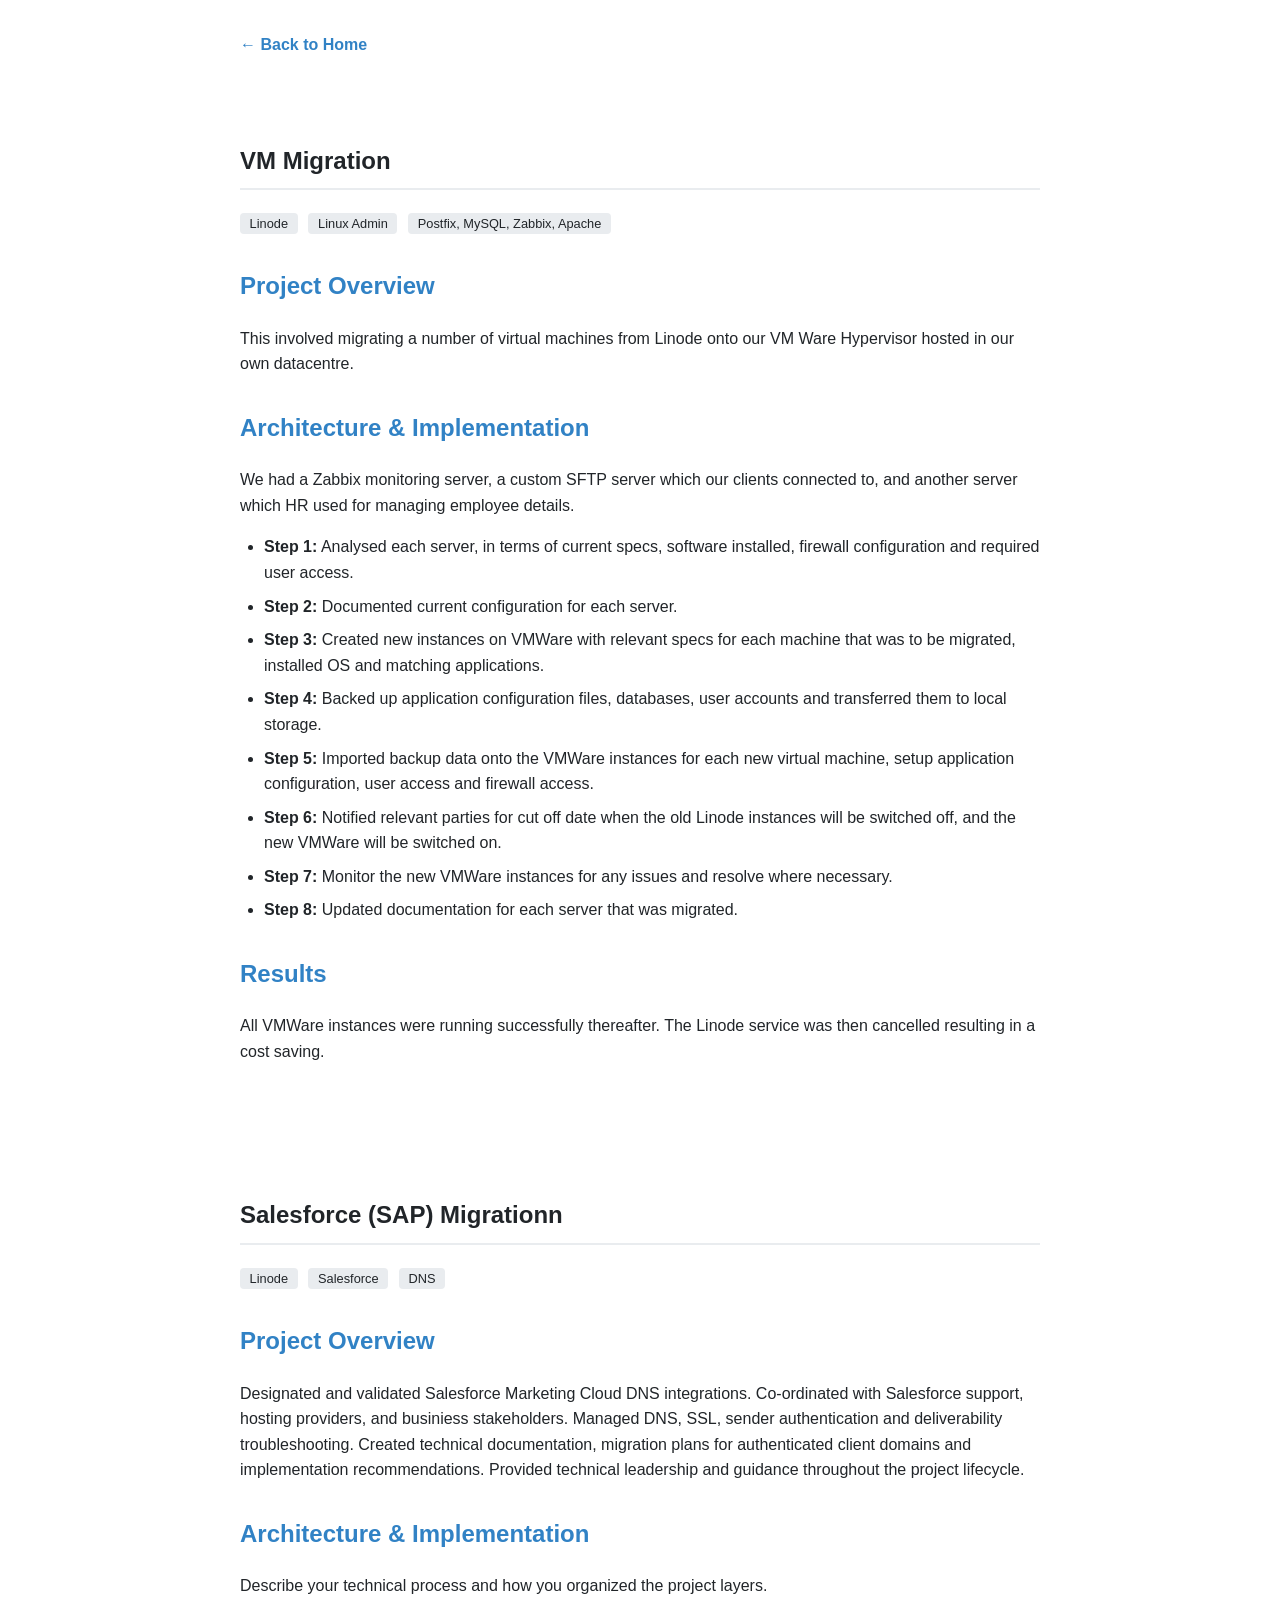
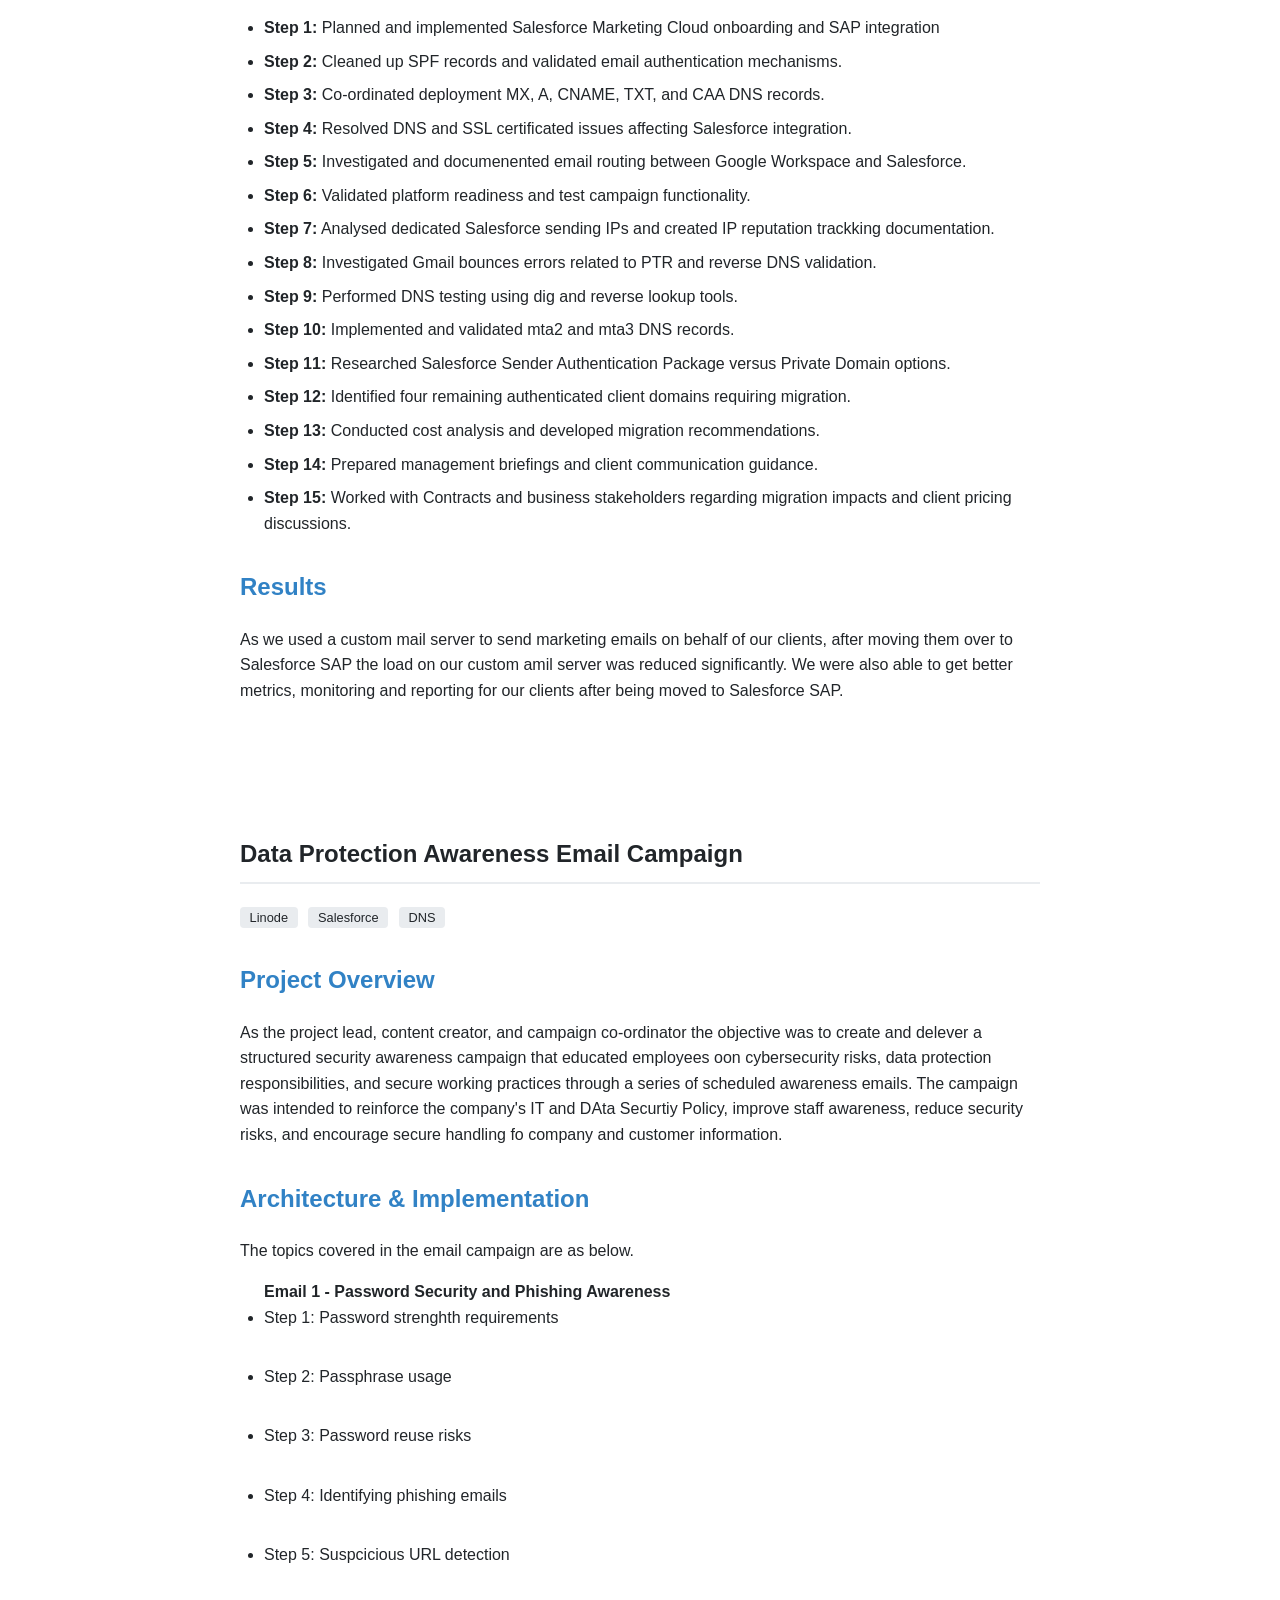
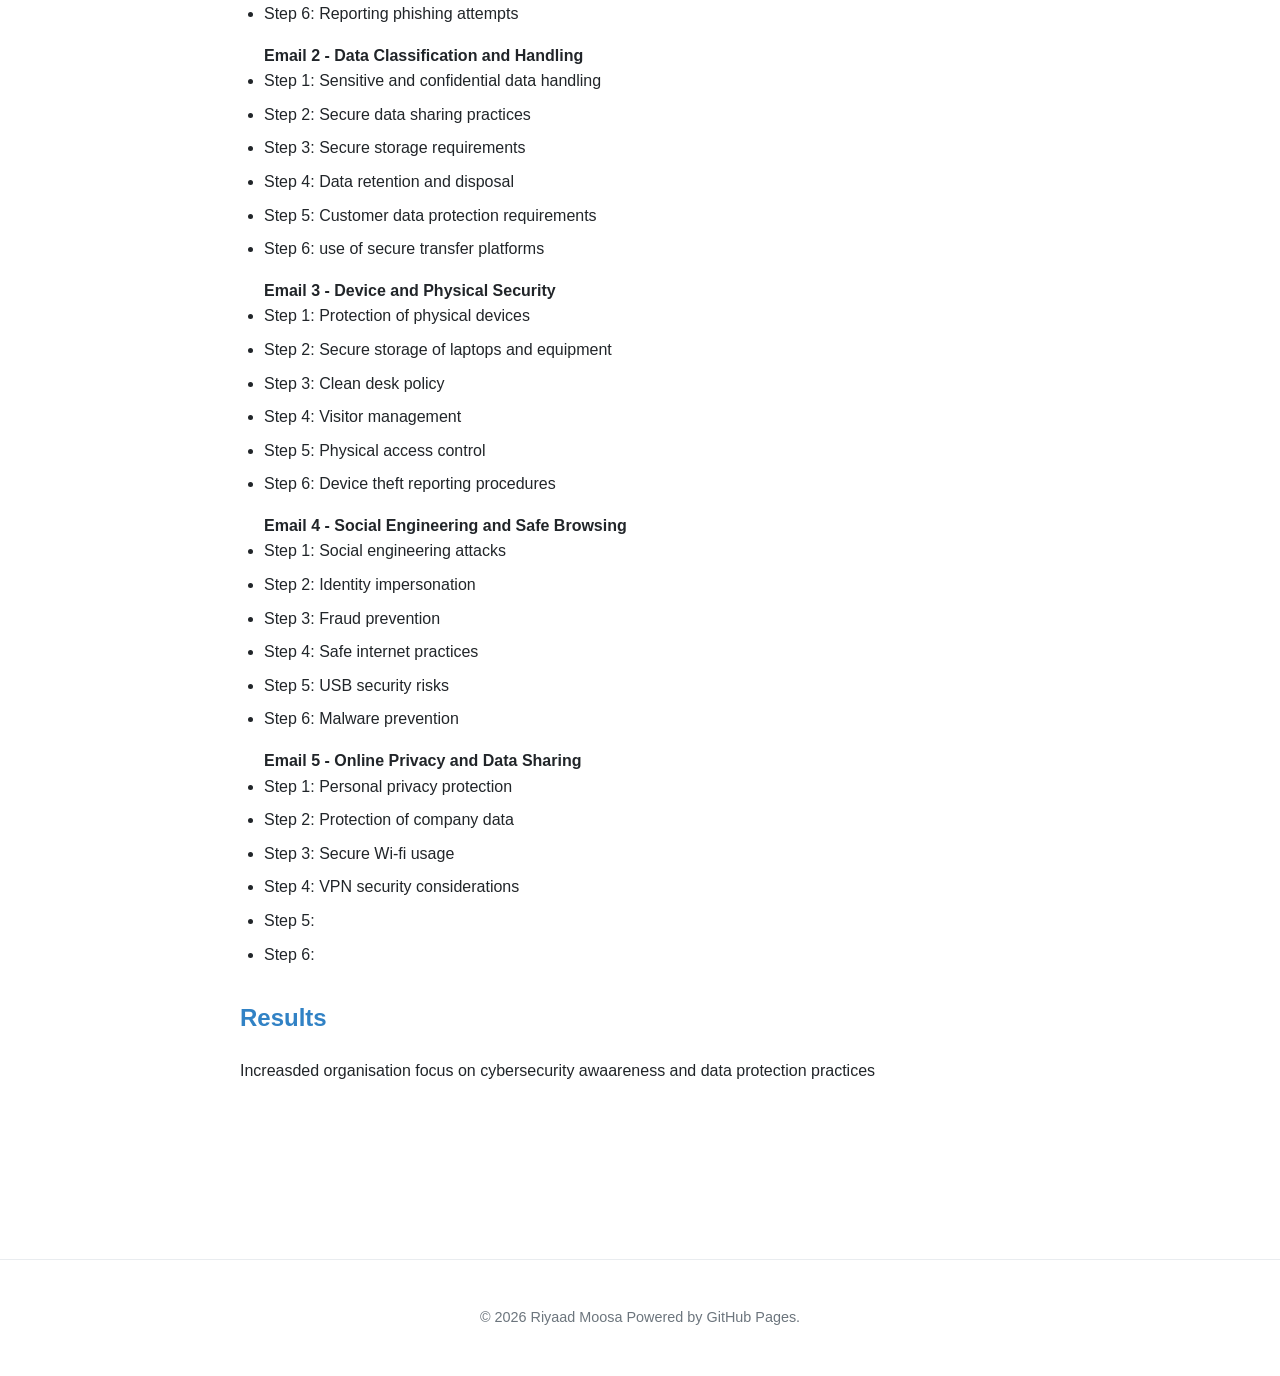
==== projects.html @ 497f042b "Added space tag nbsp to see for indentation" ====
<!DOCTYPE html>
<html lang="en">
<head>
    <meta charset="UTF-8">
    <meta name="viewport" content="width=device-width, initial-scale=1.0">
    <title>Project Documentation</title>
    <style>
        :root {
            --bg-color: #ffffff;
            --card-bg: #f8f9fa;
            --text-color: #212529;
            --accent-color: #3182C5;
            --muted-color: #6c757d;
            --border-color: #e9ecef;
        }
        body {
            font-family: -apple-system, BlinkMacSystemFont, 'Segoe UI', Roboto, sans-serif;
            background-color: var(--bg-color);
            color: var(--text-color);
            line-height: 1.6;
            margin: 0;
            padding: 0;
        }
        nav {
            max-width: 800px;
            margin: 0 auto;
            padding: 2rem 2rem 0;
        }
        nav a { color: var(--accent-color); text-decoration: none; font-weight: bold; }
        nav a:hover { text-decoration: underline; }
        main { max-width: 800px; margin: 0 auto; padding: 2rem; }
        .project-detail { 
            margin-bottom: 5rem; 
            padding-top: 2rem; /* Provides comfortable spacing when jumped to from anchor link */
        }
        h1 { color: var(--text-color); border-bottom: 2px solid var(--border-color); padding-bottom: 0.5rem; }
        h2 { color: var(--accent-color); margin-top: 2rem; font-size: 1.5rem;}
        .tag {
            background: var(--border-color);
            color: var(--text-color);
            padding: 0.2rem 0.6rem;
            border-radius: 4px;
            font-size: 0.8rem;
            margin-right: 0.4rem;
        }
        ul { padding-left: 1.5rem; }
        li { margin-bottom: 0.5rem; }
        footer { text-align: center; padding: 2rem; color: var(--muted-color); font-size: 0.9rem; border-top: 1px solid var(--border-color); margin-top: 4rem; }
    </style>
</head>
<body>

    <nav>
        <a href="index.html">&larr; Back to Home</a>
    </nav>

    <main>
        <!-- Project 1 Documentation Section -->
        <article class="project-detail" id="vm-migration">
            <h1>VM Migration</h1>
            <p>
                <span class="tag">Linode</span>
                <span class="tag">Linux Admin</span>
                <span class="tag">Postfix, MySQL, Zabbix, Apache</span>
            </p>
            
            <h2>Project Overview</h2>
            <p>This involved migrating a number of virtual machines from Linode onto our VM Ware Hypervisor hosted in our own datacentre.</p>
            
            <h2>Architecture & Implementation</h2>
            <p>We had a Zabbix monitoring server, a custom SFTP server which our clients connected to, and another server which HR used for managing employee details.</p>
            <ul>
                <li><strong>Step 1:</strong> Analysed each server, in terms of current specs, software installed, firewall configuration and required user access.</li>
                <li><strong>Step 2:</strong> Documented current configuration for each server.</li>
                <li><strong>Step 3:</strong> Created new instances on VMWare with relevant specs for each machine that was to be migrated, installed OS and matching applications.</li>
                <li><strong>Step 4:</strong> Backed up application configuration files, databases, user accounts and transferred them to local storage.</li>
                <li><strong>Step 5:</strong> Imported backup data onto the VMWare instances for each new virtual machine, setup application configuration, user access and firewall access.</li>
                <li><strong>Step 6:</strong> Notified relevant parties for cut off date when the old Linode instances will be switched off, and the new VMWare will be switched on.</li>
                <li><strong>Step 7:</strong> Monitor the new VMWare instances for any issues and resolve where necessary.</li>
                <li><strong>Step 8:</strong> Updated documentation for each server that was migrated.</li>
            </ul>

            <h2>Results</h2>
            <p>All VMWare instances were running successfully thereafter. The Linode service was then cancelled resulting in a cost saving.</p>
        </article>

        <!-- Project 2 Documentation Section -->
        <article class="project-detail" id="salesforcesap-migration">
            <h1>Salesforce (SAP) Migrationn</h1>
            <p>
                <span class="tag">Linode</span>
                <span class="tag">Salesforce</span>
                <span class="tag">DNS</span>
            </p>
            
            <h2>Project Overview</h2>
            <p>Designated and validated Salesforce Marketing Cloud DNS integrations. Co-ordinated with Salesforce support, hosting providers, and businiess stakeholders.
            Managed DNS, SSL, sender authentication and deliverability troubleshooting. Created technical documentation, migration plans for authenticated client domains and implementation recommendations.
            Provided technical leadership and guidance throughout the project lifecycle.</p>
            
            <h2>Architecture & Implementation</h2>
            <p>Describe your technical process and how you organized the project layers.</p>
            <ul>
                <li><strong>Step 1:</strong> Planned and implemented Salesforce Marketing Cloud onboarding and SAP integration</li>
                <li><strong>Step 2:</strong> Cleaned up SPF records and validated email authentication mechanisms.</li>
                <li><strong>Step 3:</strong> Co-ordinated deployment MX, A, CNAME, TXT, and CAA DNS records.</li>
                <li><strong>Step 4:</strong> Resolved DNS and SSL certificated issues affecting Salesforce integration.</li>
                <li><strong>Step 5:</strong> Investigated and documenented email routing between Google Workspace and Salesforce.</li>
                <li><strong>Step 6:</strong> Validated platform readiness and test campaign functionality.</li>
                <li><strong>Step 7:</strong> Analysed dedicated Salesforce sending IPs and created IP reputation trackking documentation.</li>
                <li><strong>Step 8:</strong> Investigated Gmail bounces errors related to PTR and reverse DNS validation.</li>
                <li><strong>Step 9:</strong> Performed DNS testing using dig and reverse lookup tools.</li>
                <li><strong>Step 10:</strong> Implemented and validated mta2 and mta3 DNS records.</li>
                <li><strong>Step 11:</strong> Researched Salesforce Sender Authentication Package versus Private Domain options.</li>
                <li><strong>Step 12:</strong> Identified four remaining authenticated client domains requiring migration.</li>
                <li><strong>Step 13:</strong> Conducted cost analysis and developed migration recommendations.</li>
                <li><strong>Step 14:</strong> Prepared management briefings and client communication guidance.</li>
                <li><strong>Step 15:</strong> Worked with Contracts and business stakeholders regarding migration impacts and client pricing discussions.</li>
            </ul>

            <h2>Results</h2>
            <p>As we used a custom mail server to send marketing emails on behalf of our clients, after moving them over to Salesforce SAP the load on our custom amil server was reduced significantly.
            We were also able to get better metrics, monitoring and reporting for our clients after being moved to Salesforce SAP.</p>
        </article>

         <!-- Project 3 Documentation Section -->
        <article class="project-detail" id="dataprotection-emailcampaign">
            <h1>Data Protection Awareness Email Campaign</h1>
            <p>
                <span class="tag">Linode</span>
                <span class="tag">Salesforce</span>
                <span class="tag">DNS</span>
            </p>
            
            <h2>Project Overview</h2>
            <p>As the project lead, content creator, and campaign co-ordinator the objective was to create and delever a structured security awareness
                campaign that educated employees oon cybersecurity risks, data protection responsibilities, and secure working practices through a series of scheduled
                awareness emails.
            The campaign was intended to reinforce the     company's IT and DAta Securtiy Policy, improve staff awareness, reduce security risks, and encourage secure handling fo company and customer information.
            </p>
            
            <h2>Architecture & Implementation</h2>
            <p>The topics covered in the email campaign are as below.</p>
            <ul>
               <b> Email 1 - Password Security and Phishing Awareness</b>
               &nbsp <li>Step 1: Password strenghth requirements </li>
                &nbsp<li>Step 2: Passphrase usage</li>
				&nbsp<li>Step 3: Password reuse risks</li>
				&nbsp<li>Step 4: Identifying phishing emails</li>
				&nbsp<li>Step 5: Suspcicious URL detection</li>
				&nbsp<li>Step 6: Reporting phishing attempts</li>
            </ul>
			 <ul>
             <b>  Email 2 - Data Classification and Handling</b>
                <li>Step 1: Sensitive and confidential data handling </li>
                <li>Step 2: Secure data sharing practices</li>
				<li>Step 3: Secure storage requirements</li>
				<li>Step 4: Data retention and disposal</li>
				<li>Step 5: Customer data protection requirements</li>
				<li>Step 6: use of secure transfer platforms</li>
            </ul>
			
			 <ul>
              <b>  Email 3 - Device and Physical Security</b>
                <li>Step 1: Protection of physical devices </li>
                <li>Step 2: Secure storage of laptops and equipment</li>
				<li>Step 3: Clean desk policy</li>
				<li>Step 4: Visitor management</li>
				<li>Step 5: Physical access control</li>
				<li>Step 6: Device theft reporting procedures</li>
            </ul>
			<ul>
			<b>Email 4 - Social Engineering and Safe Browsing</b>
                <li>Step 1: Social engineering attacks</li>
                <li>Step 2: Identity impersonation</li>
				<li>Step 3: Fraud prevention</li>
				<li>Step 4: Safe internet practices</li>
				<li>Step 5: USB security risks</li>
				<li>Step 6: Malware prevention</li>
            </ul>
					
			 <ul>
                <b>Email 5 - Online Privacy and Data Sharing</b>
                <li>Step 1: Personal privacy protection </li>
                <li>Step 2: Protection of company data</li>
				<li>Step 3: Secure Wi-fi usage</li>
				<li>Step 4: VPN security considerations</li>
				<li>Step 5: </li>
				<li>Step 6: </li>
            </ul>

            <h2>Results</h2>
            <p>Increasded organisation focus on cybersecurity awaareness and data protection practices</p>
        </article>
    </main>

    <footer>
        <p>&copy; 2026 Riyaad Moosa Powered by GitHub Pages.</p>
    </footer>

</body>
</html>
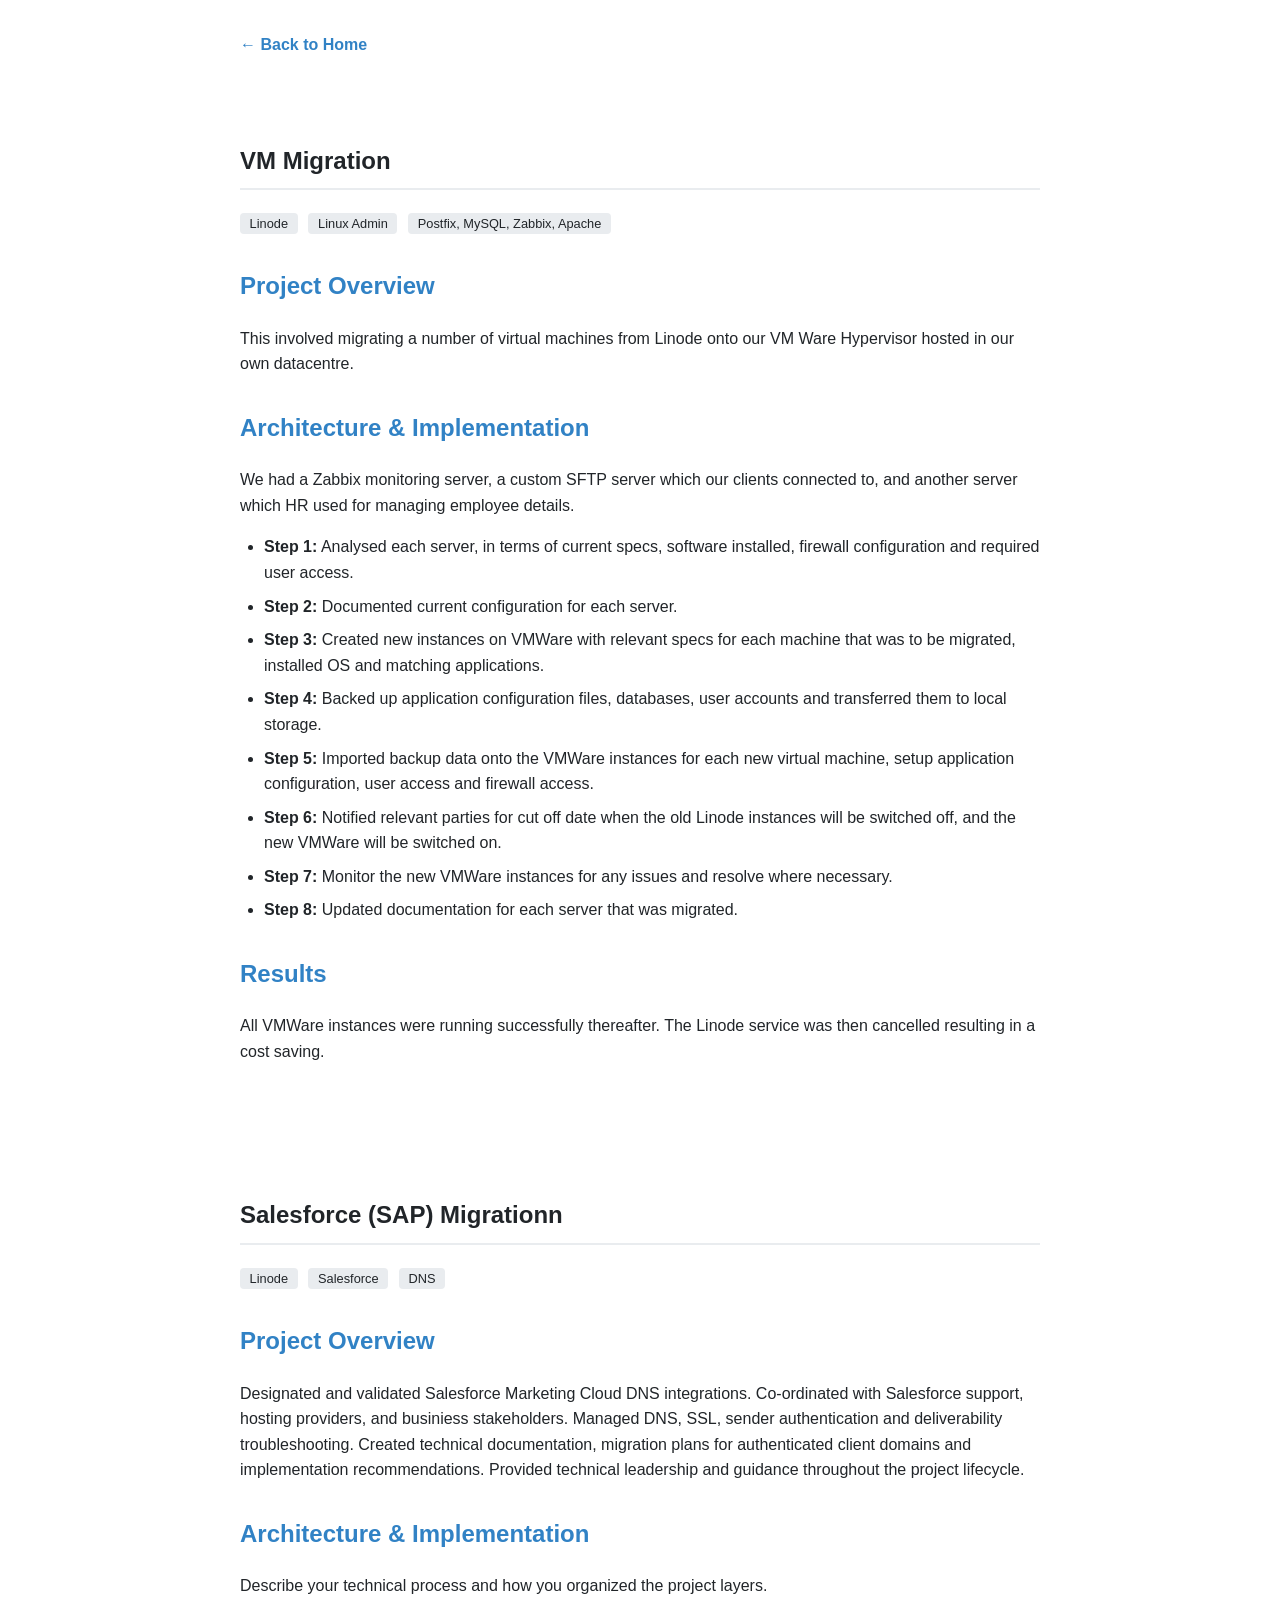
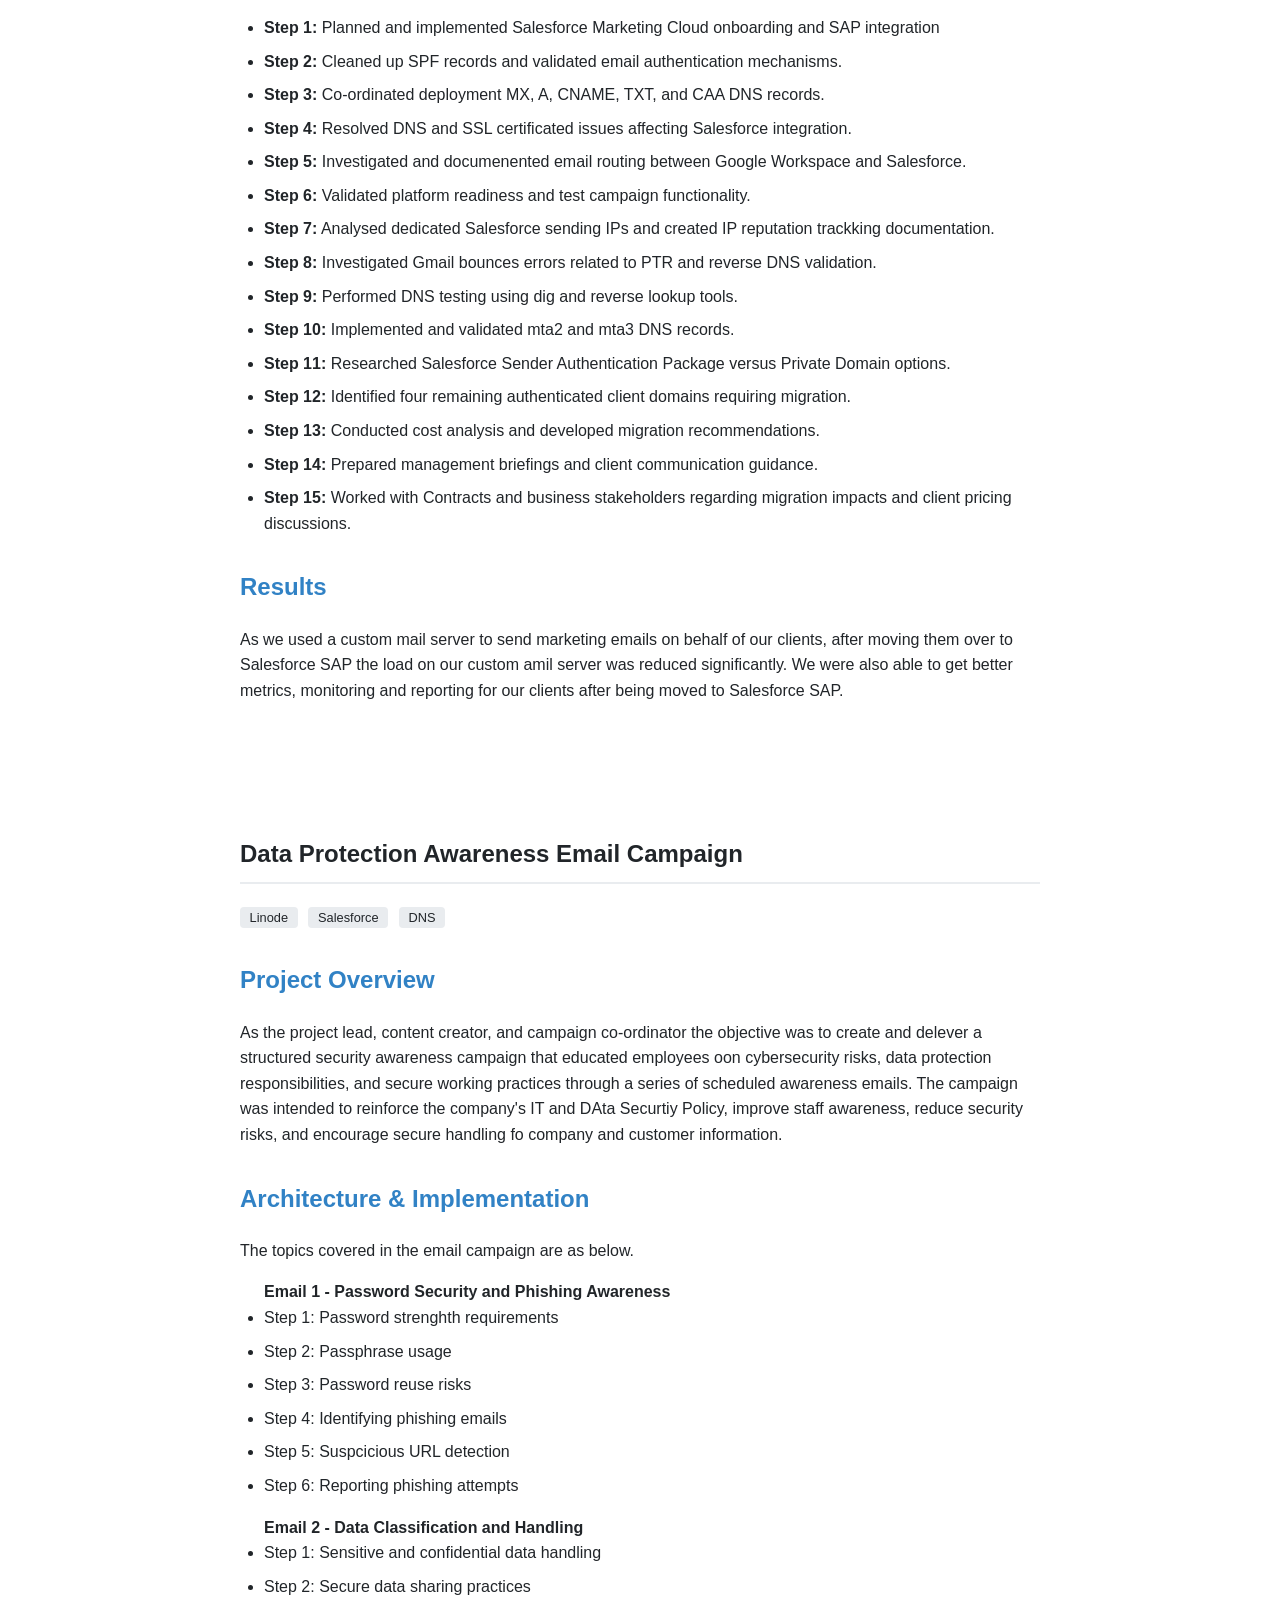
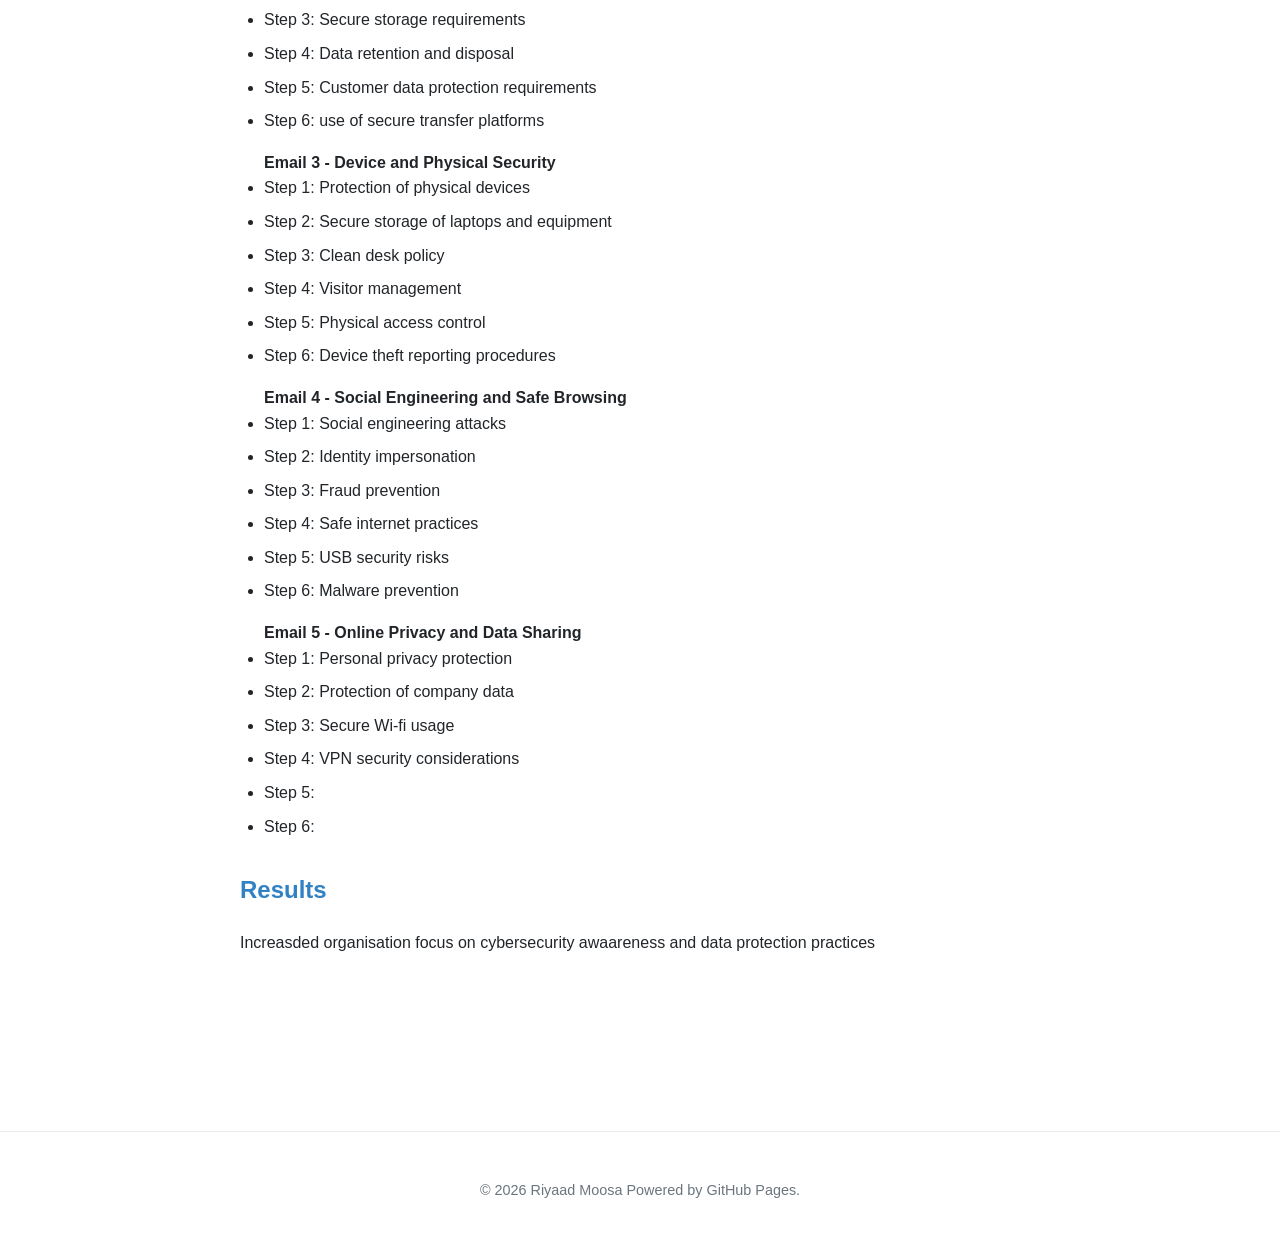
==== commit 44ca51fd: "Project remove spacing" ====
--- a/projects.html
+++ b/projects.html
@@ -143,12 +143,12 @@
             <p>The topics covered in the email campaign are as below.</p>
             <ul>
                <b> Email 1 - Password Security and Phishing Awareness</b>
-               &nbsp <li>Step 1: Password strenghth requirements </li>
-                &nbsp<li>Step 2: Passphrase usage</li>
-				&nbsp<li>Step 3: Password reuse risks</li>
-				&nbsp<li>Step 4: Identifying phishing emails</li>
-				&nbsp<li>Step 5: Suspcicious URL detection</li>
-				&nbsp<li>Step 6: Reporting phishing attempts</li>
+               <li>Step 1: Password strenghth requirements </li>
+                <li>Step 2: Passphrase usage</li>
+				<li>Step 3: Password reuse risks</li>
+				<li>Step 4: Identifying phishing emails</li>
+				<li>Step 5: Suspcicious URL detection</li>
+				<li>Step 6: Reporting phishing attempts</li>
             </ul>
 			 <ul>
              <b>  Email 2 - Data Classification and Handling</b>
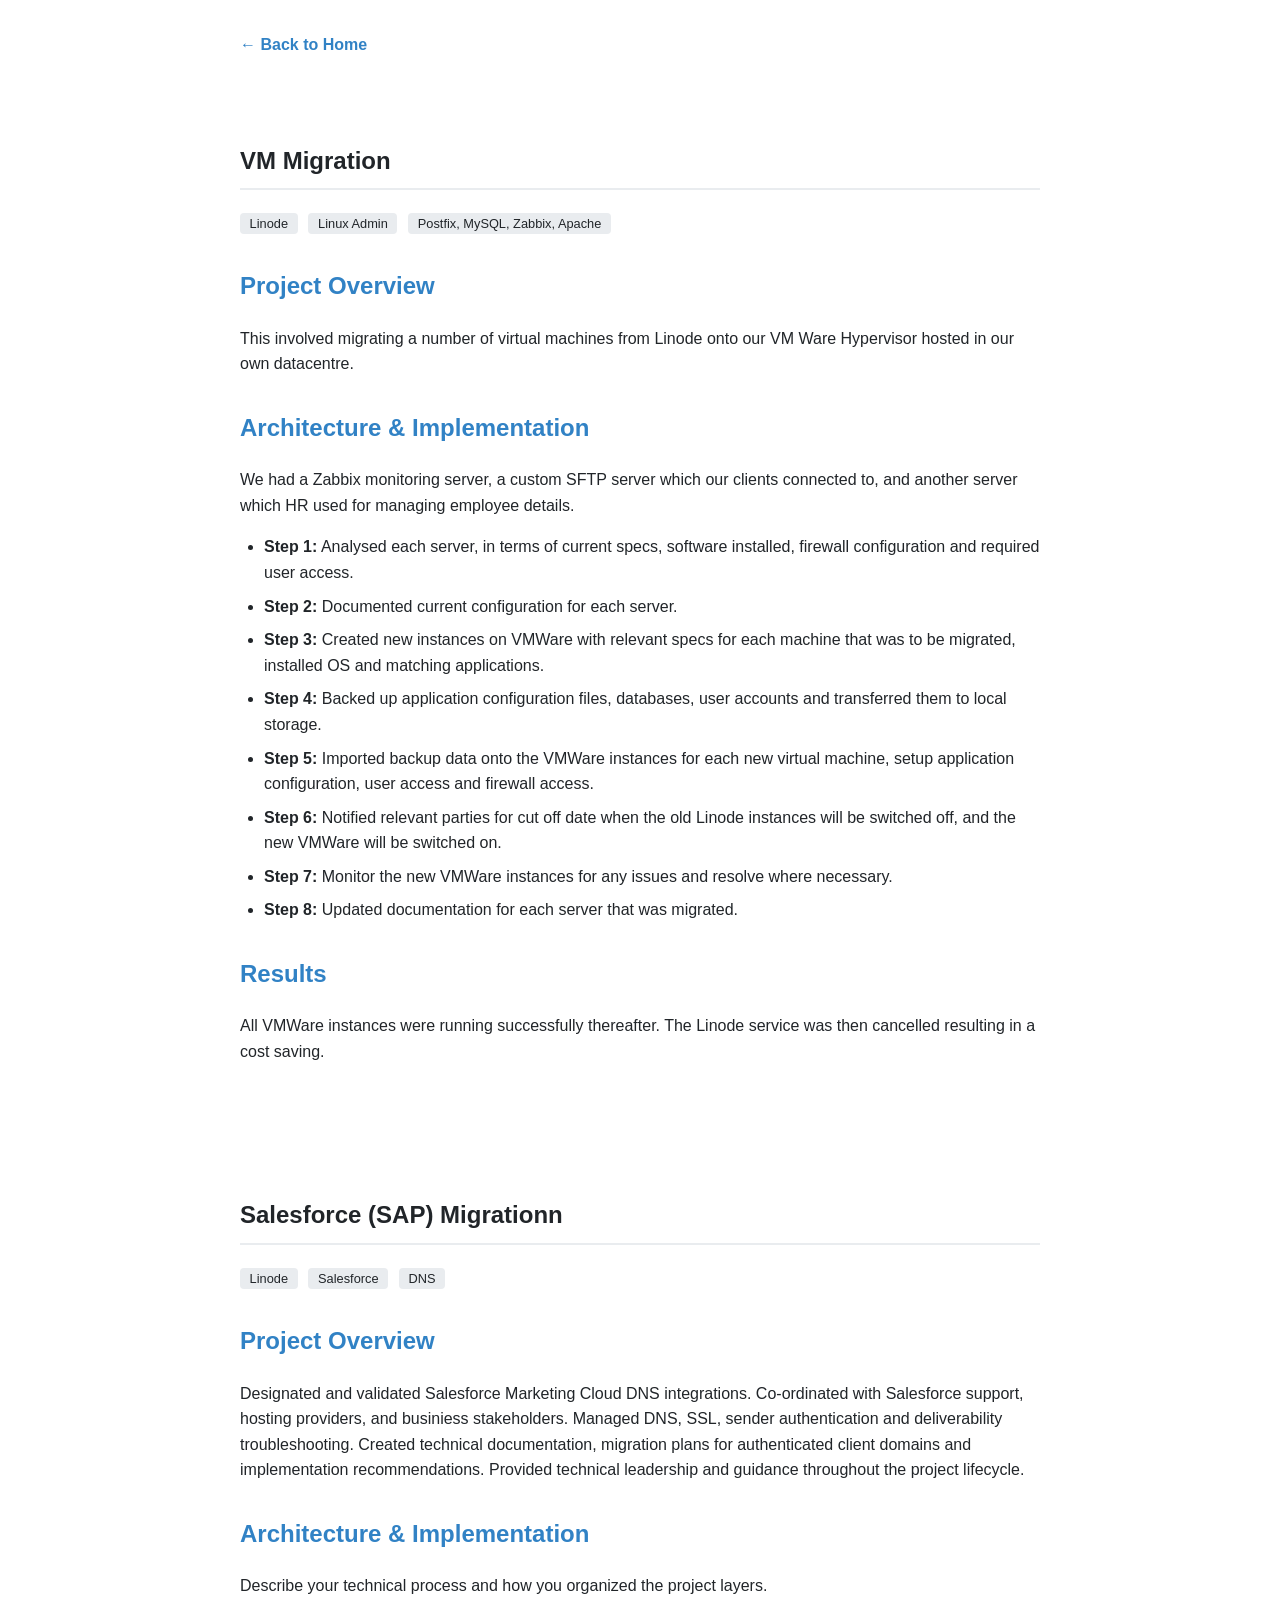
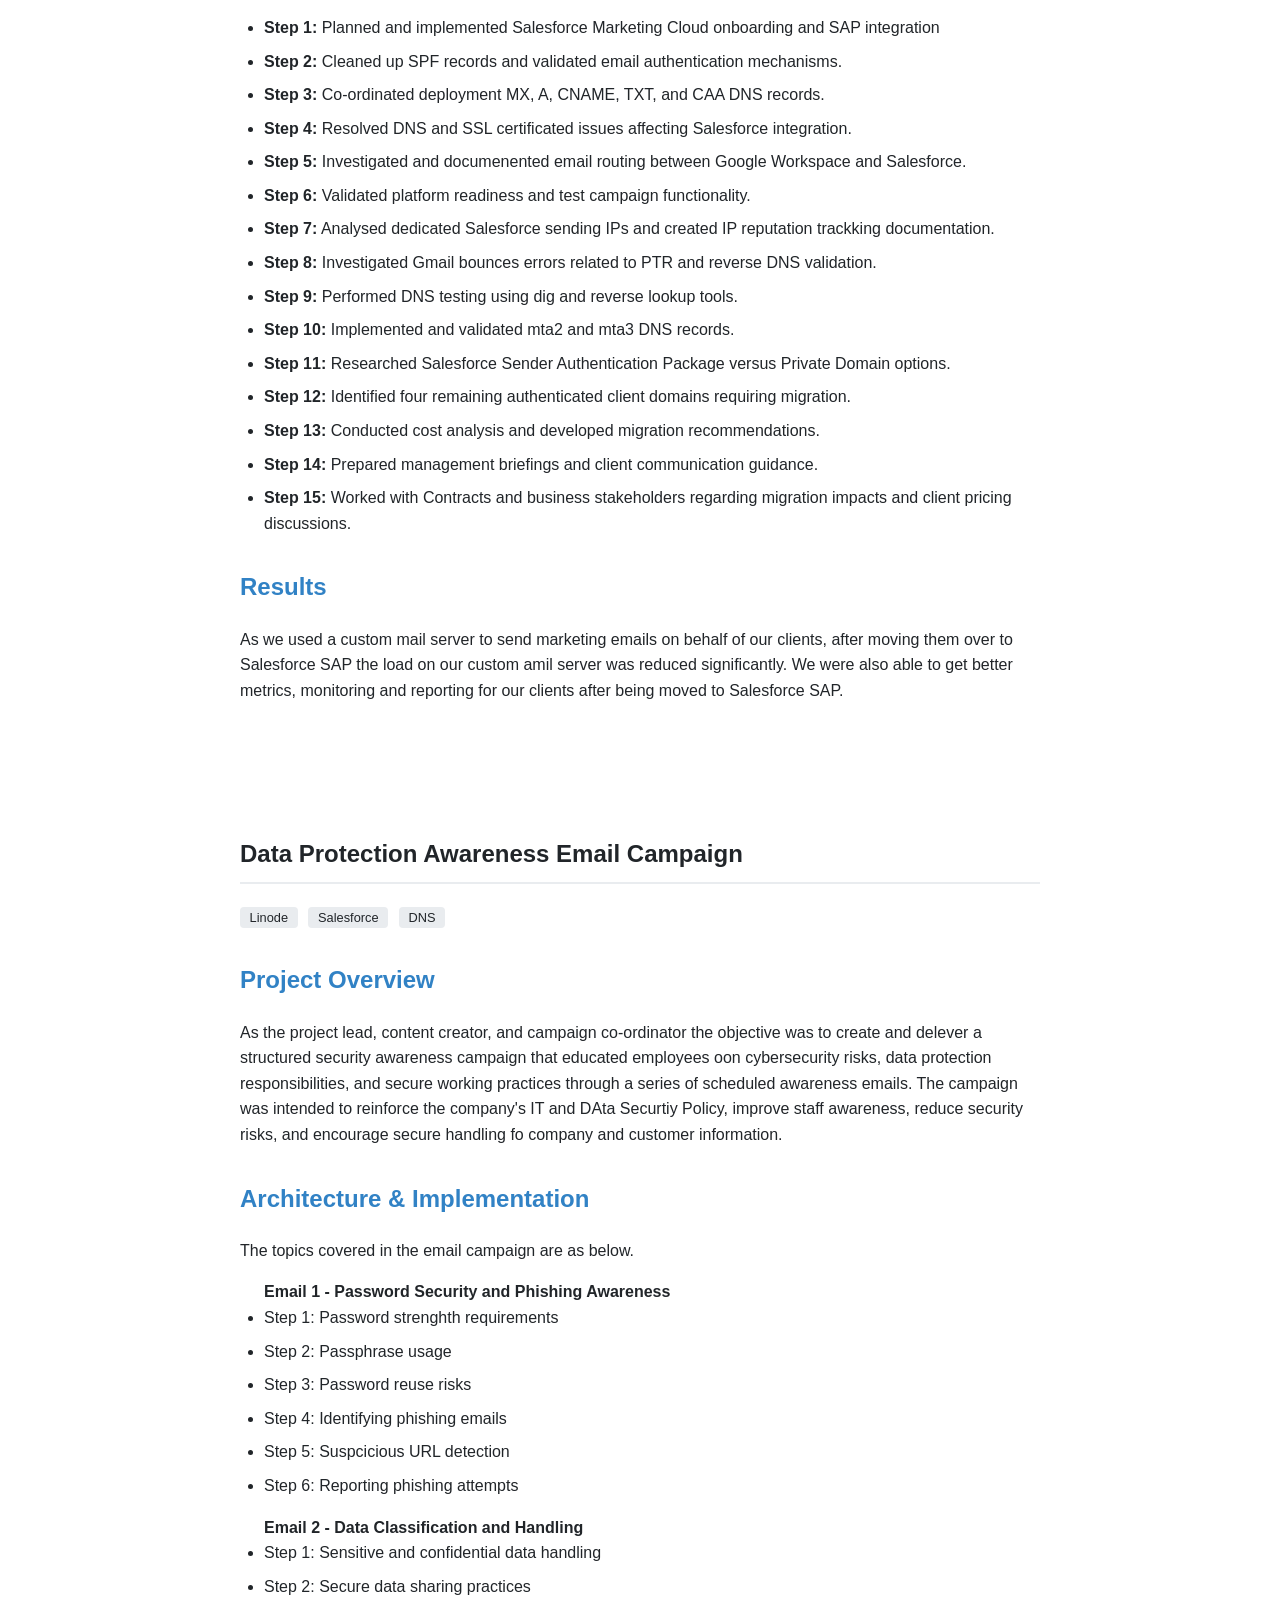
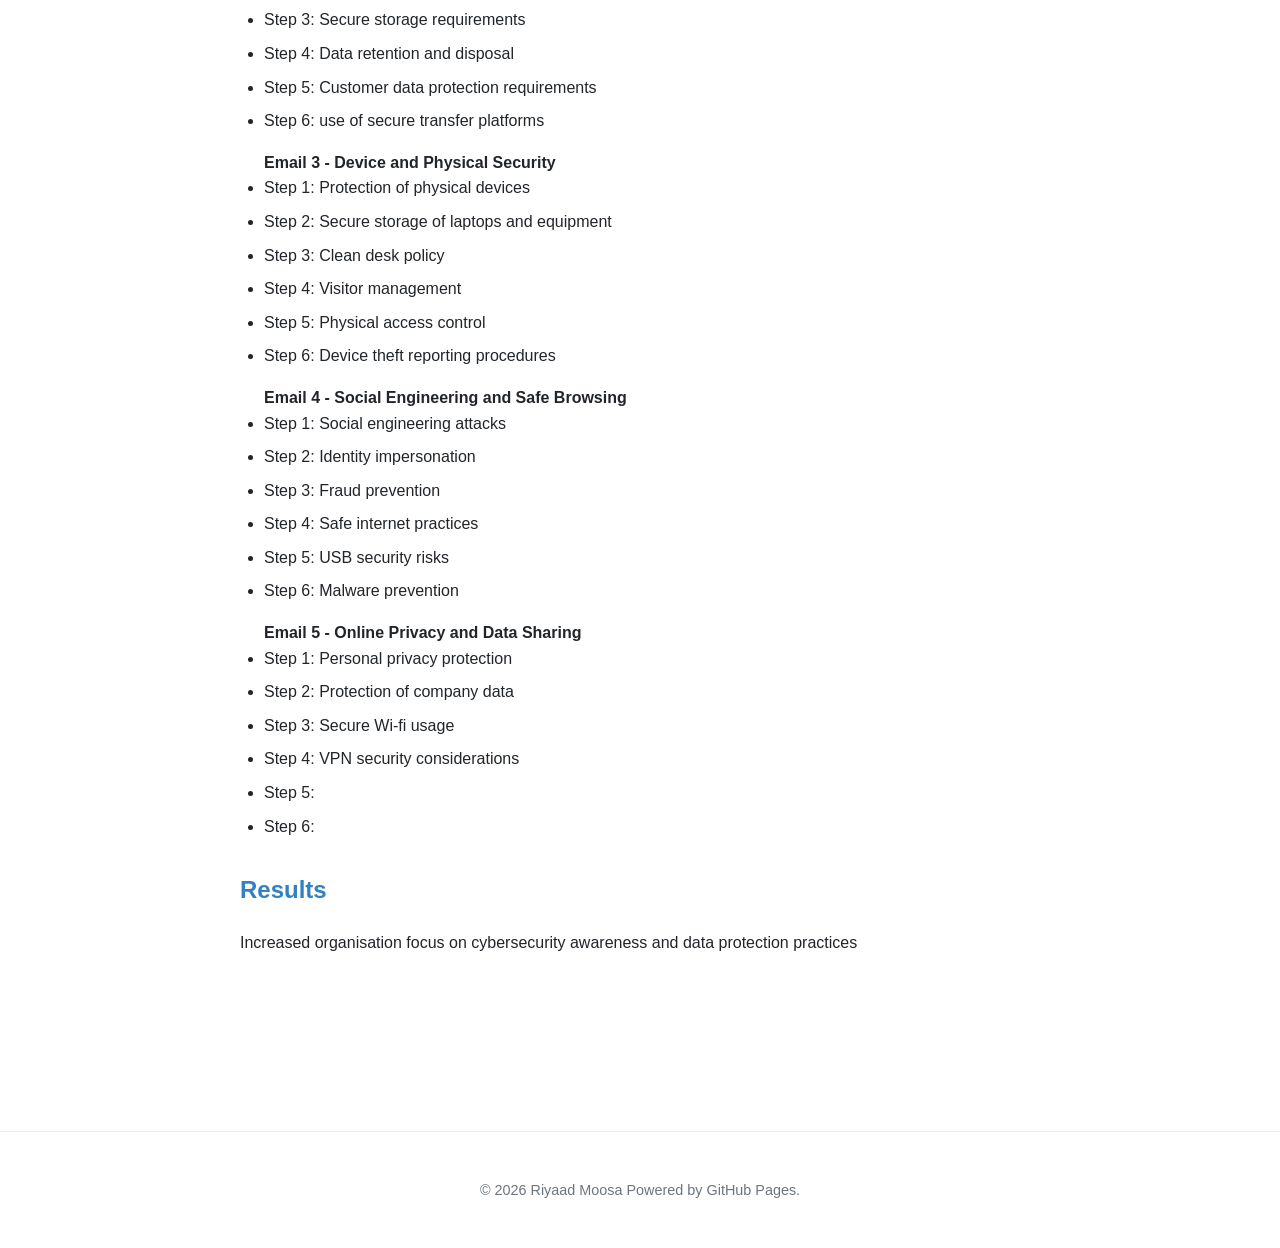
==== commit 38f03eac: "Projects page fixed spelling of increased" ====
--- a/projects.html
+++ b/projects.html
@@ -190,7 +190,7 @@
             </ul>
 
             <h2>Results</h2>
-            <p>Increasded organisation focus on cybersecurity awaareness and data protection practices</p>
+            <p>Increased organisation focus on cybersecurity awareness and data protection practices</p>
         </article>
     </main>
 
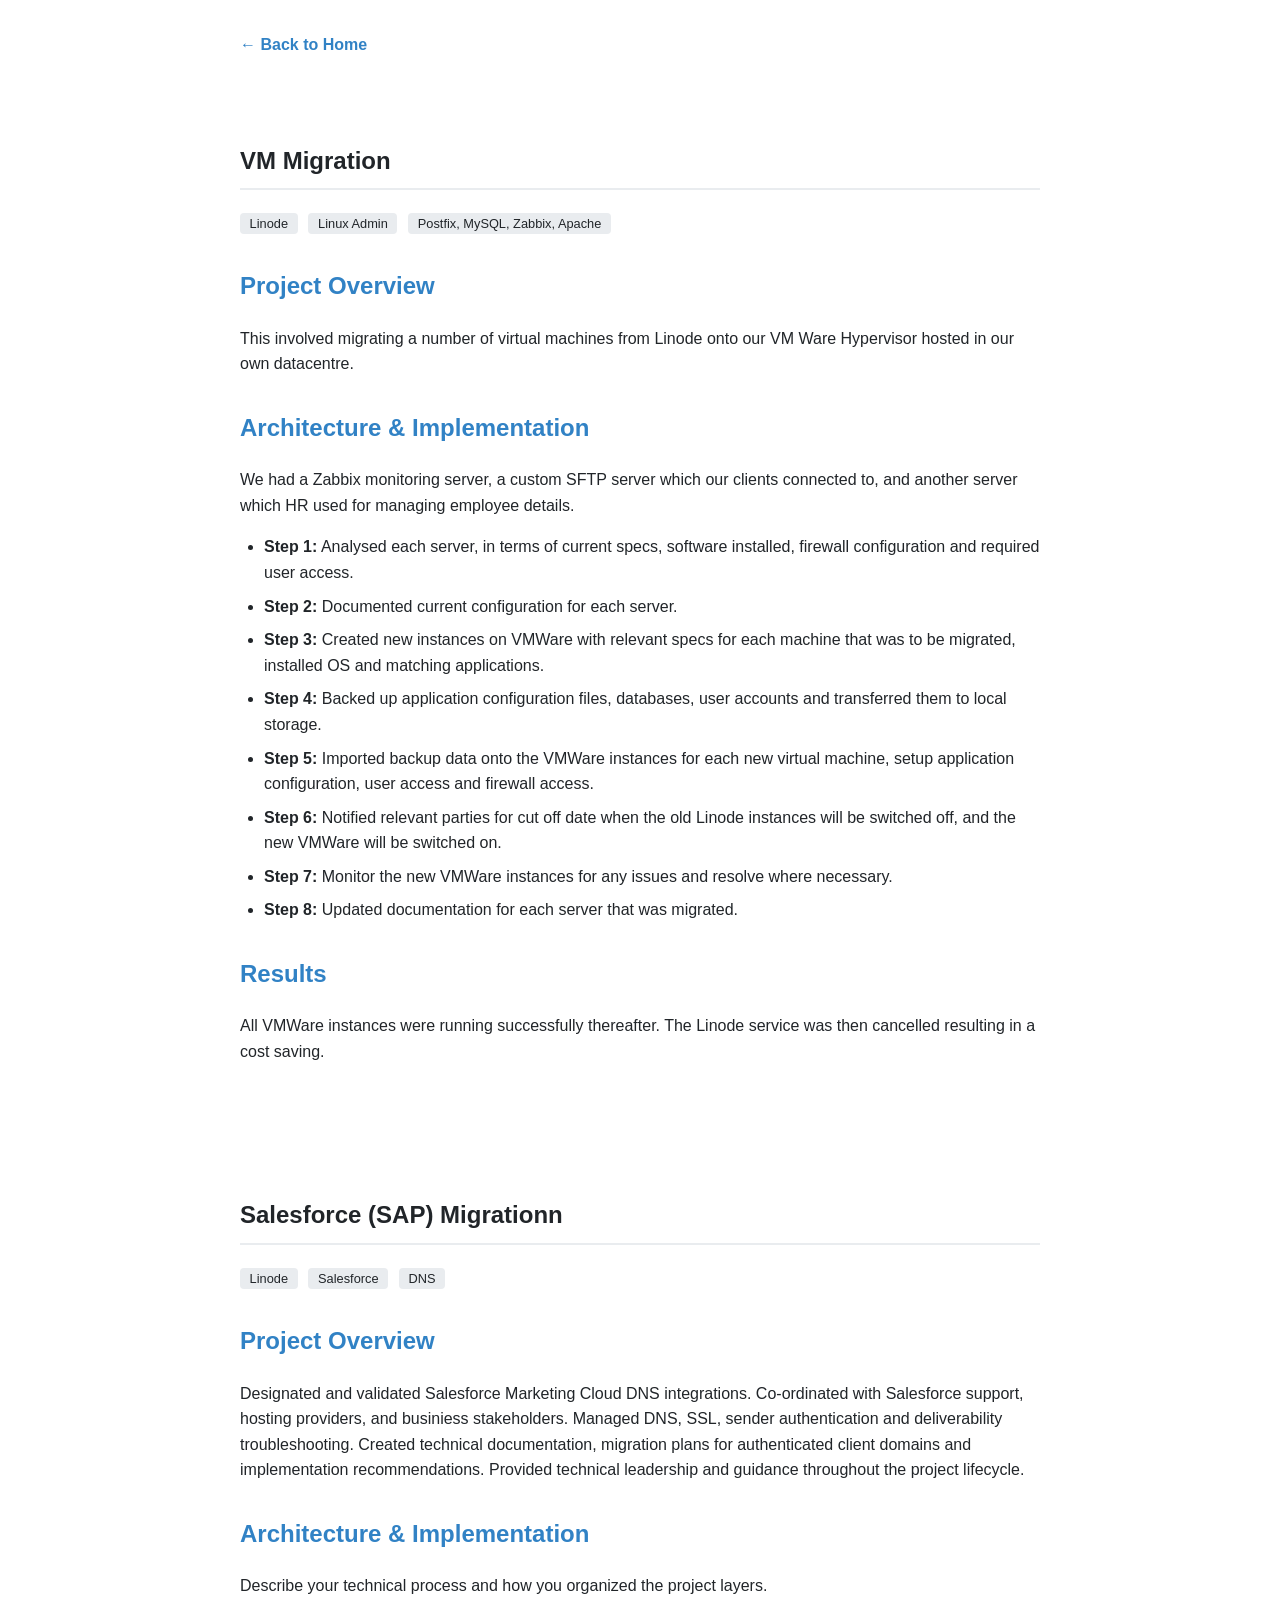
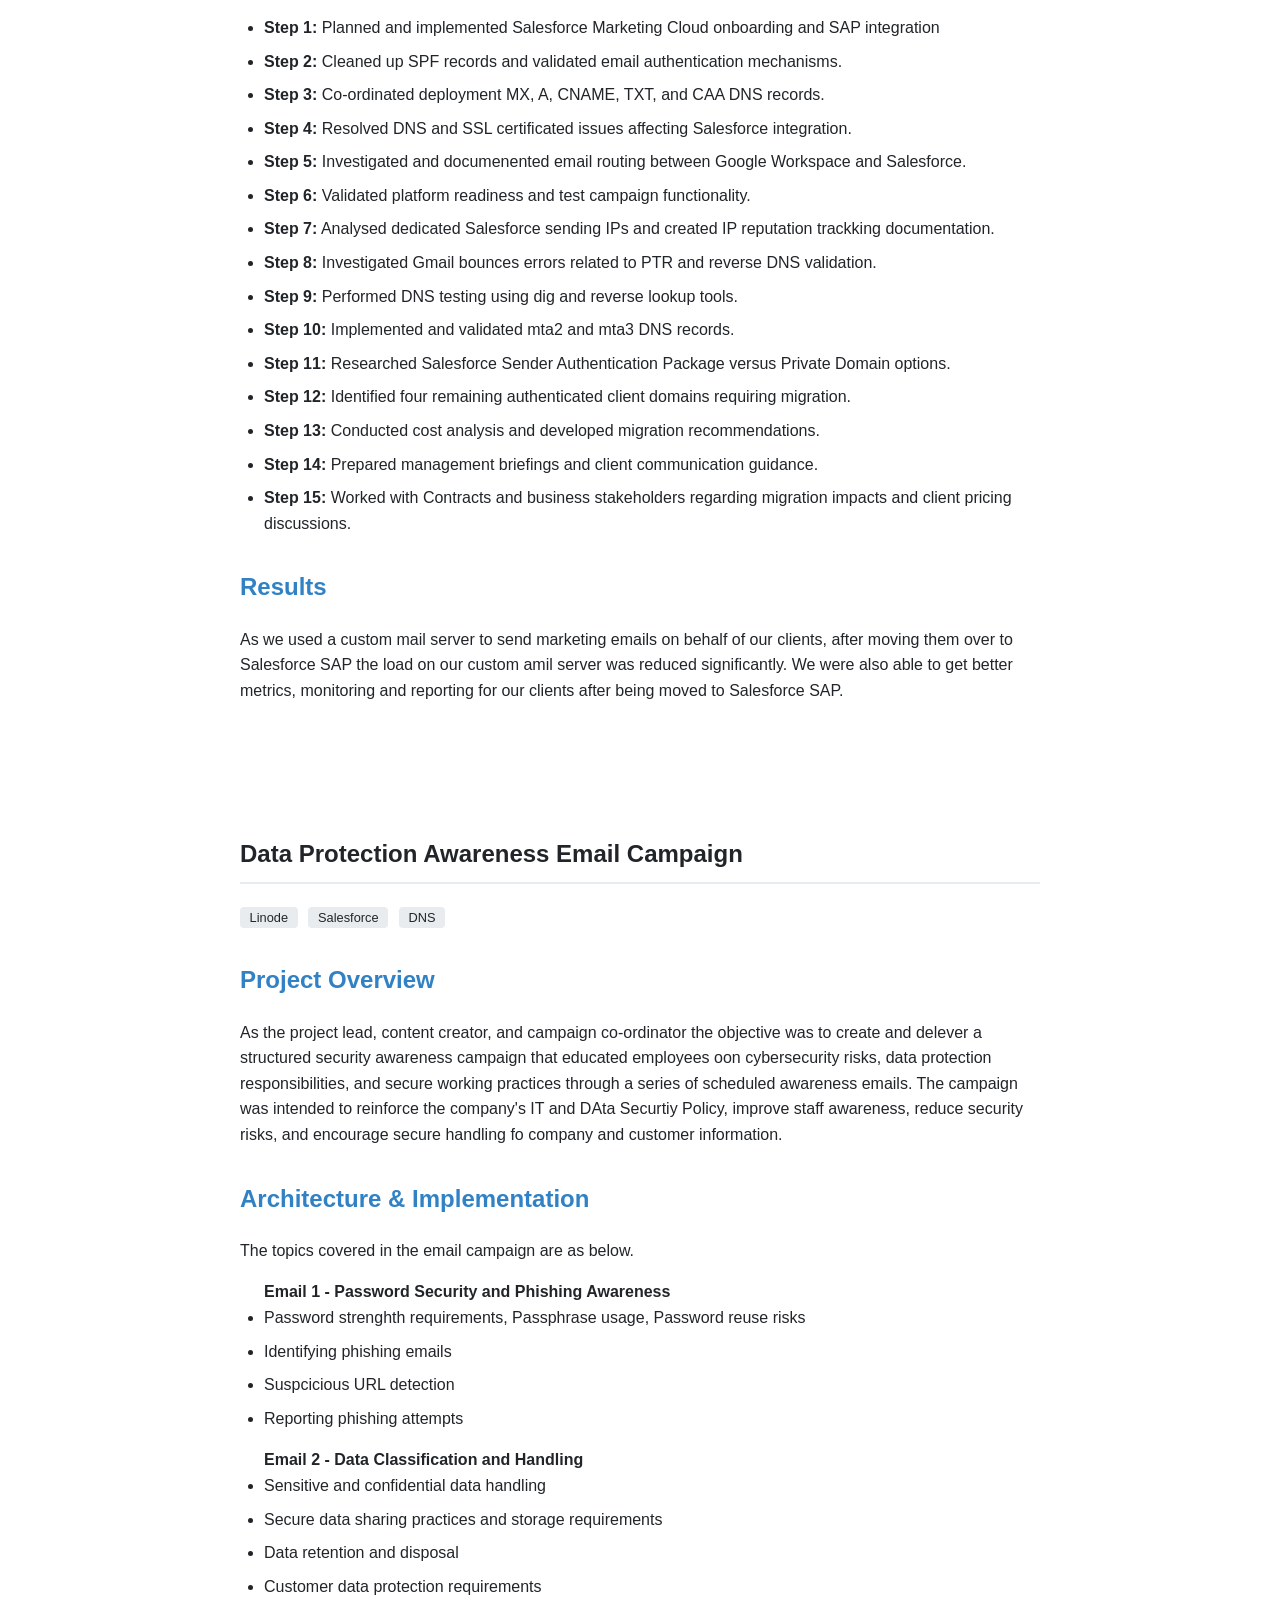
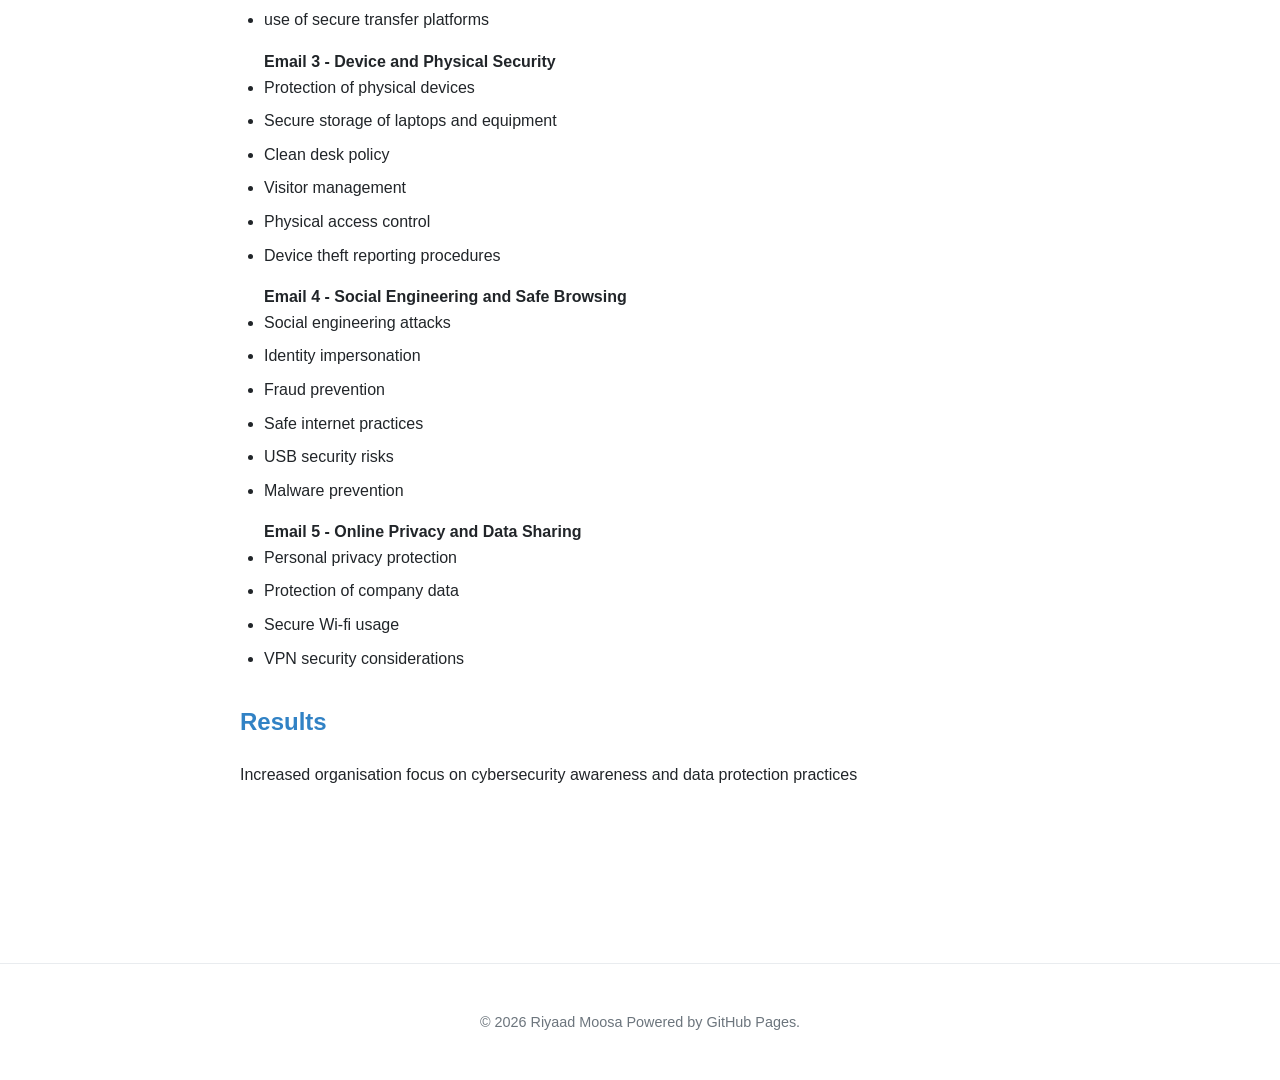
==== commit 9095bd5a: "Projects removed step text from list items" ====
--- a/projects.html
+++ b/projects.html
@@ -143,50 +143,45 @@
             <p>The topics covered in the email campaign are as below.</p>
             <ul>
                <b> Email 1 - Password Security and Phishing Awareness</b>
-               <li>Step 1: Password strenghth requirements </li>
-                <li>Step 2: Passphrase usage</li>
-				<li>Step 3: Password reuse risks</li>
-				<li>Step 4: Identifying phishing emails</li>
-				<li>Step 5: Suspcicious URL detection</li>
-				<li>Step 6: Reporting phishing attempts</li>
+               <li> Password strenghth requirements, Passphrase usage, Password reuse risks  </li>
+                <li> Identifying phishing emails</li>
+				<li> Suspcicious URL detection</li>
+				<li> Reporting phishing attempts</li>
             </ul>
 			 <ul>
              <b>  Email 2 - Data Classification and Handling</b>
-                <li>Step 1: Sensitive and confidential data handling </li>
-                <li>Step 2: Secure data sharing practices</li>
-				<li>Step 3: Secure storage requirements</li>
-				<li>Step 4: Data retention and disposal</li>
-				<li>Step 5: Customer data protection requirements</li>
-				<li>Step 6: use of secure transfer platforms</li>
+                <li> Sensitive and confidential data handling </li>
+                <li> Secure data sharing practices and storage requirements</li>
+				<li> Data retention and disposal</li>
+				<li> Customer data protection requirements</li>
+				<li> use of secure transfer platforms</li>
             </ul>
 			
 			 <ul>
               <b>  Email 3 - Device and Physical Security</b>
-                <li>Step 1: Protection of physical devices </li>
-                <li>Step 2: Secure storage of laptops and equipment</li>
-				<li>Step 3: Clean desk policy</li>
-				<li>Step 4: Visitor management</li>
-				<li>Step 5: Physical access control</li>
-				<li>Step 6: Device theft reporting procedures</li>
+                <li> Protection of physical devices </li>
+                <li> Secure storage of laptops and equipment</li>
+				<li> Clean desk policy</li>
+				<li> Visitor management</li>
+				<li> Physical access control</li>
+				<li> Device theft reporting procedures</li>
             </ul>
 			<ul>
 			<b>Email 4 - Social Engineering and Safe Browsing</b>
-                <li>Step 1: Social engineering attacks</li>
-                <li>Step 2: Identity impersonation</li>
-				<li>Step 3: Fraud prevention</li>
-				<li>Step 4: Safe internet practices</li>
-				<li>Step 5: USB security risks</li>
-				<li>Step 6: Malware prevention</li>
+                <li> Social engineering attacks</li>
+                <li> Identity impersonation</li>
+				<li> Fraud prevention</li>
+				<li> Safe internet practices</li>
+				<li> USB security risks</li>
+				<li> Malware prevention</li>
             </ul>
 					
 			 <ul>
                 <b>Email 5 - Online Privacy and Data Sharing</b>
-                <li>Step 1: Personal privacy protection </li>
-                <li>Step 2: Protection of company data</li>
-				<li>Step 3: Secure Wi-fi usage</li>
-				<li>Step 4: VPN security considerations</li>
-				<li>Step 5: </li>
-				<li>Step 6: </li>
+                <li> Personal privacy protection </li>
+                <li> Protection of company data</li>
+				<li> Secure Wi-fi usage</li>
+				<li> VPN security considerations</li>
             </ul>
 
             <h2>Results</h2>
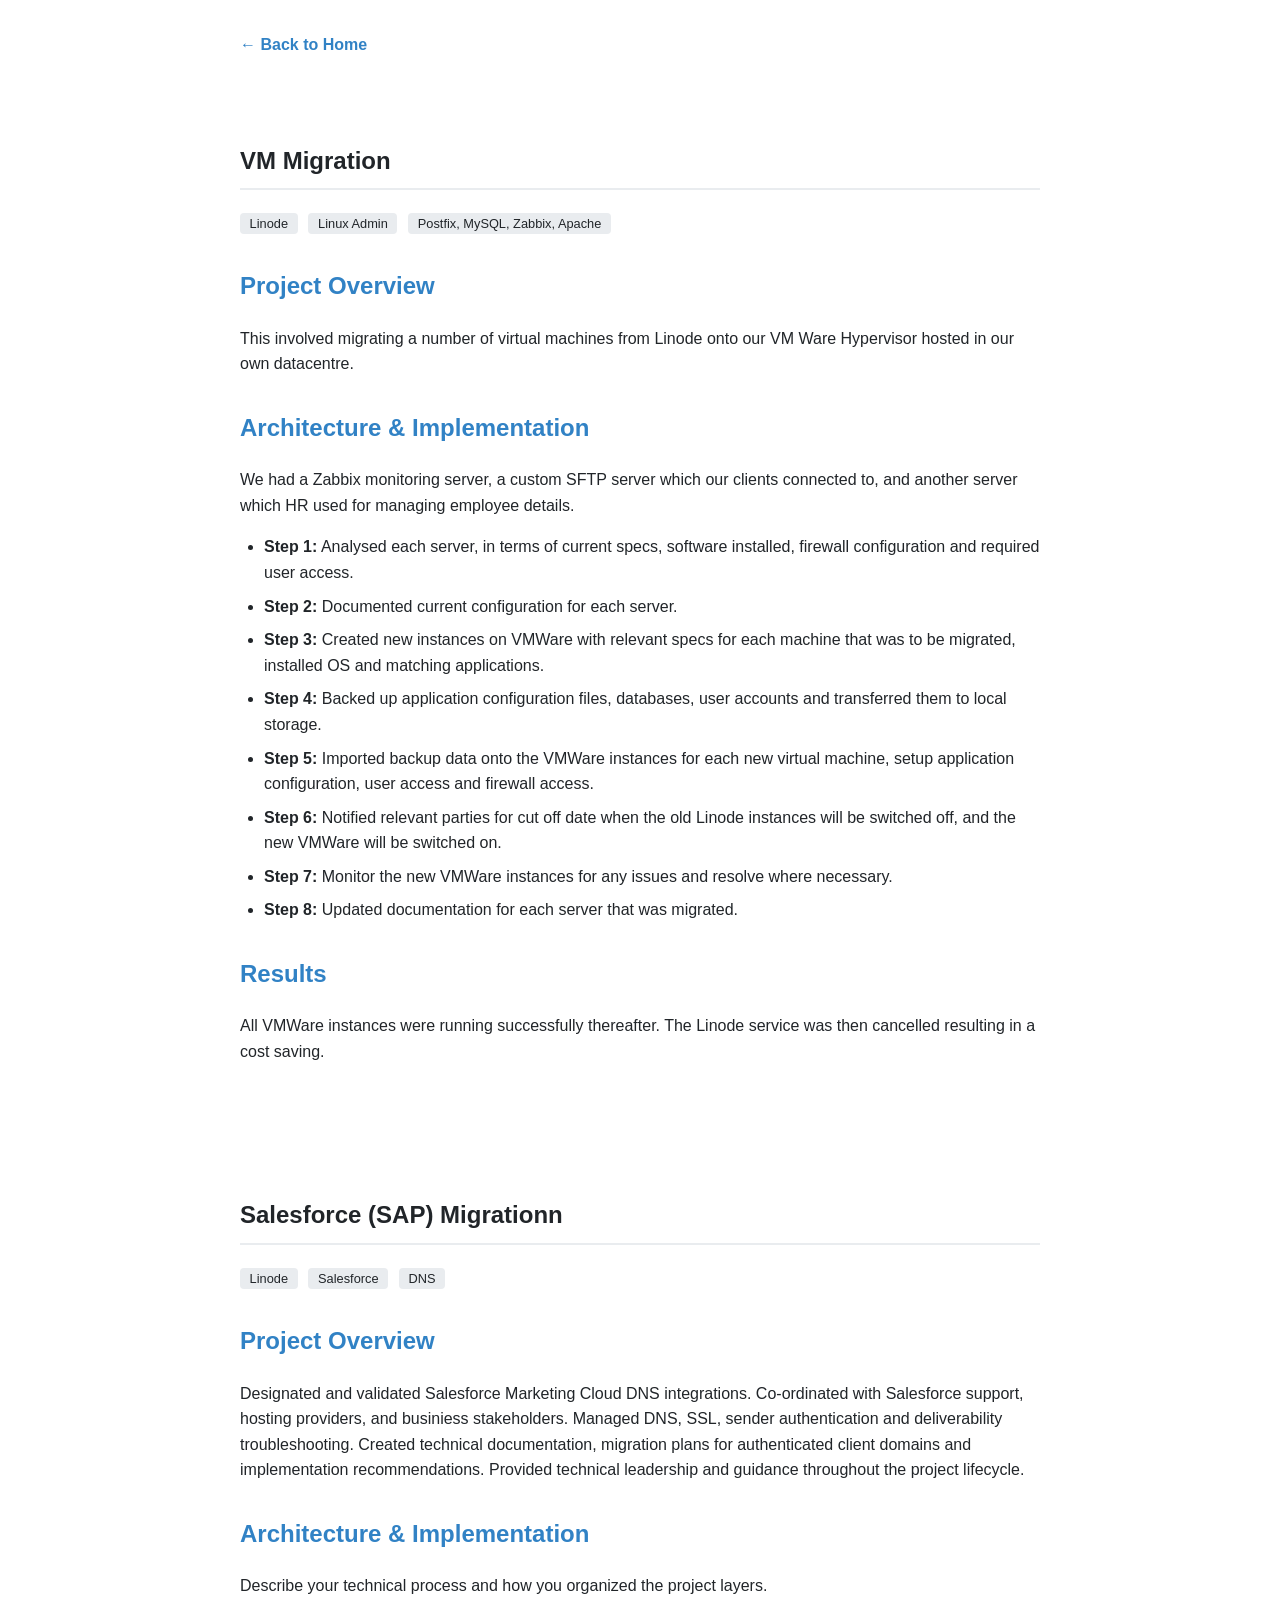
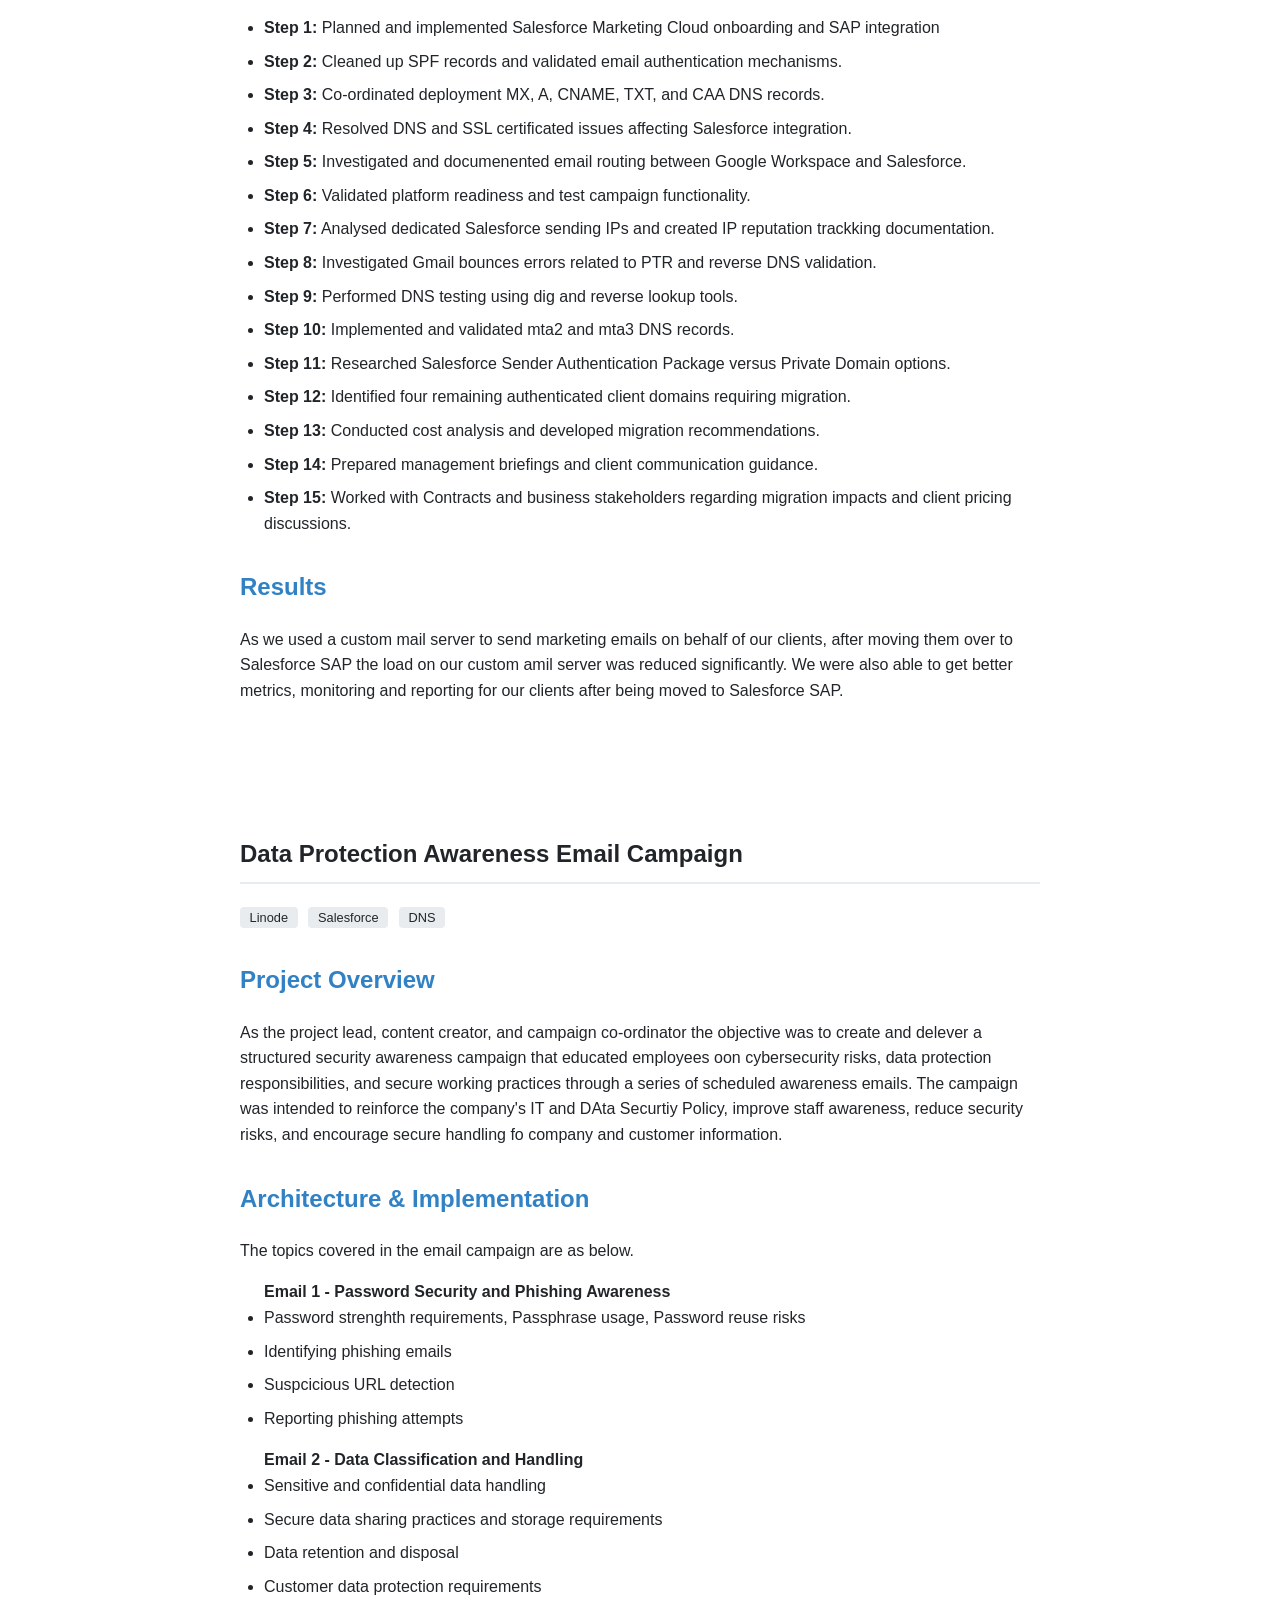
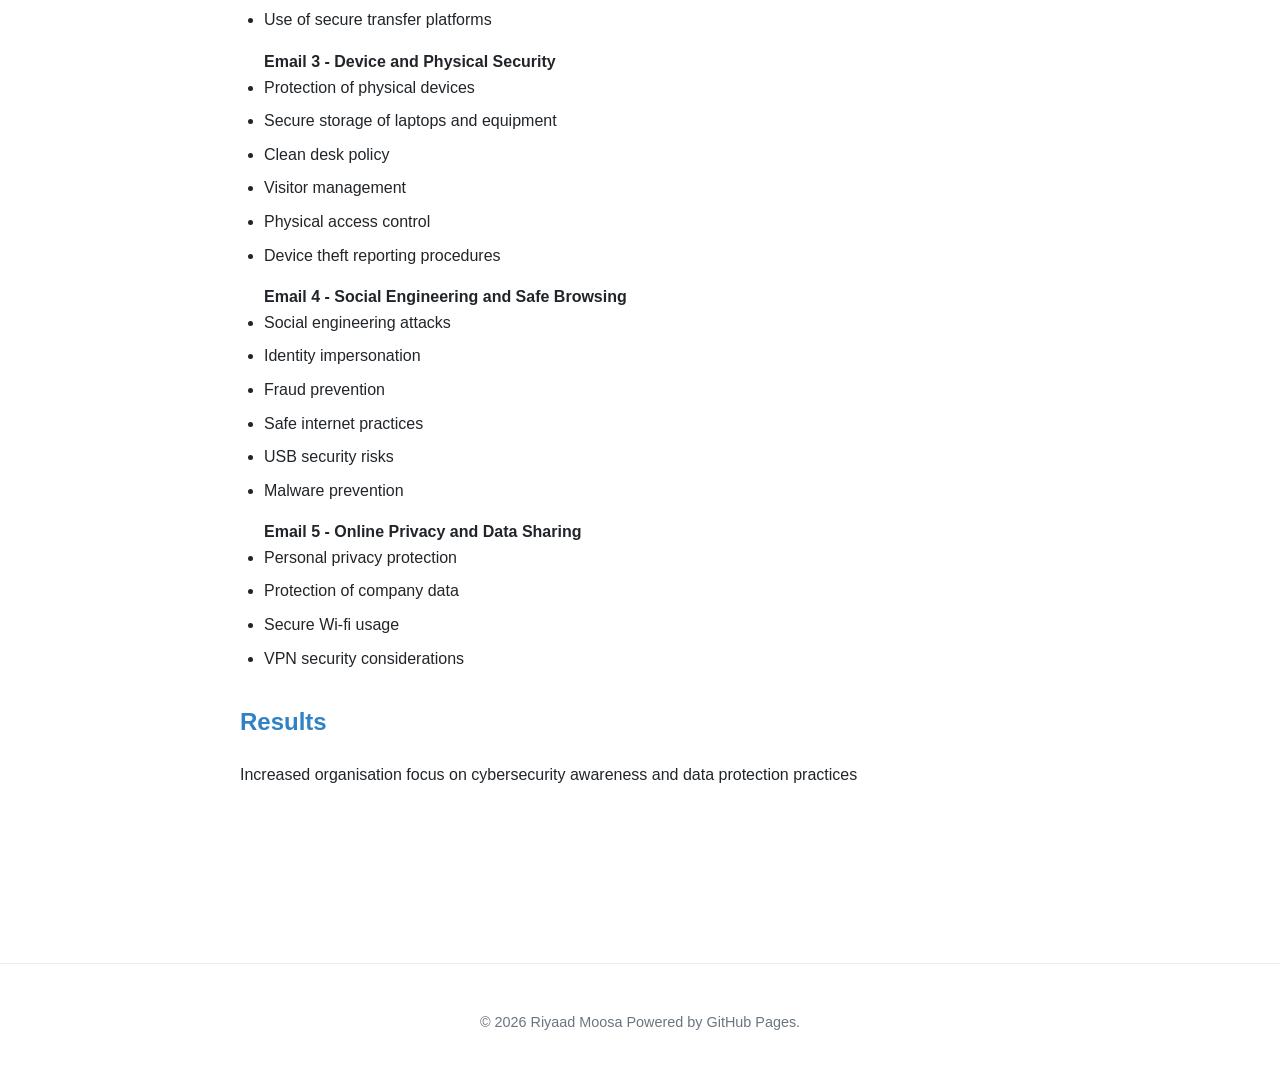
==== commit b38b1d21: "Projects page fixed spelling use" ====
--- a/projects.html
+++ b/projects.html
@@ -154,7 +154,7 @@
                 <li> Secure data sharing practices and storage requirements</li>
 				<li> Data retention and disposal</li>
 				<li> Customer data protection requirements</li>
-				<li> use of secure transfer platforms</li>
+				<li> Use of secure transfer platforms</li>
             </ul>
 			
 			 <ul>
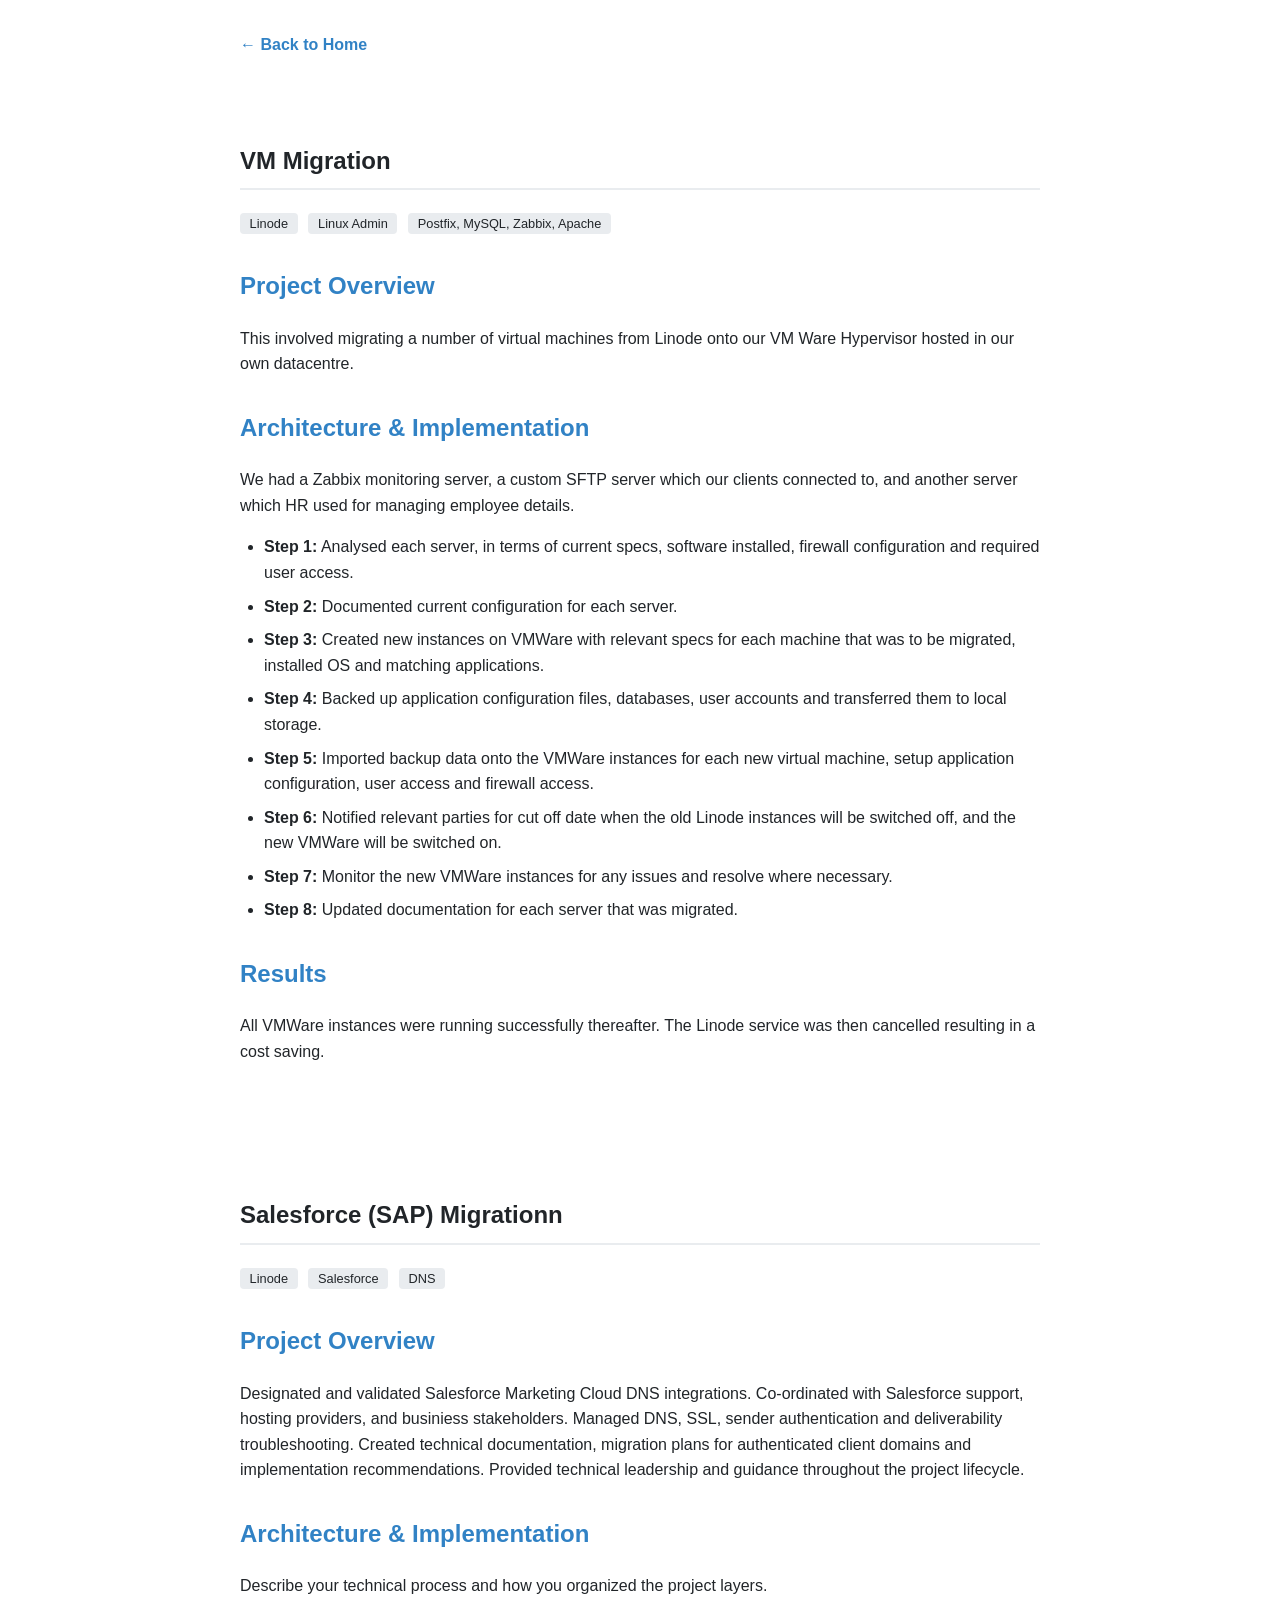
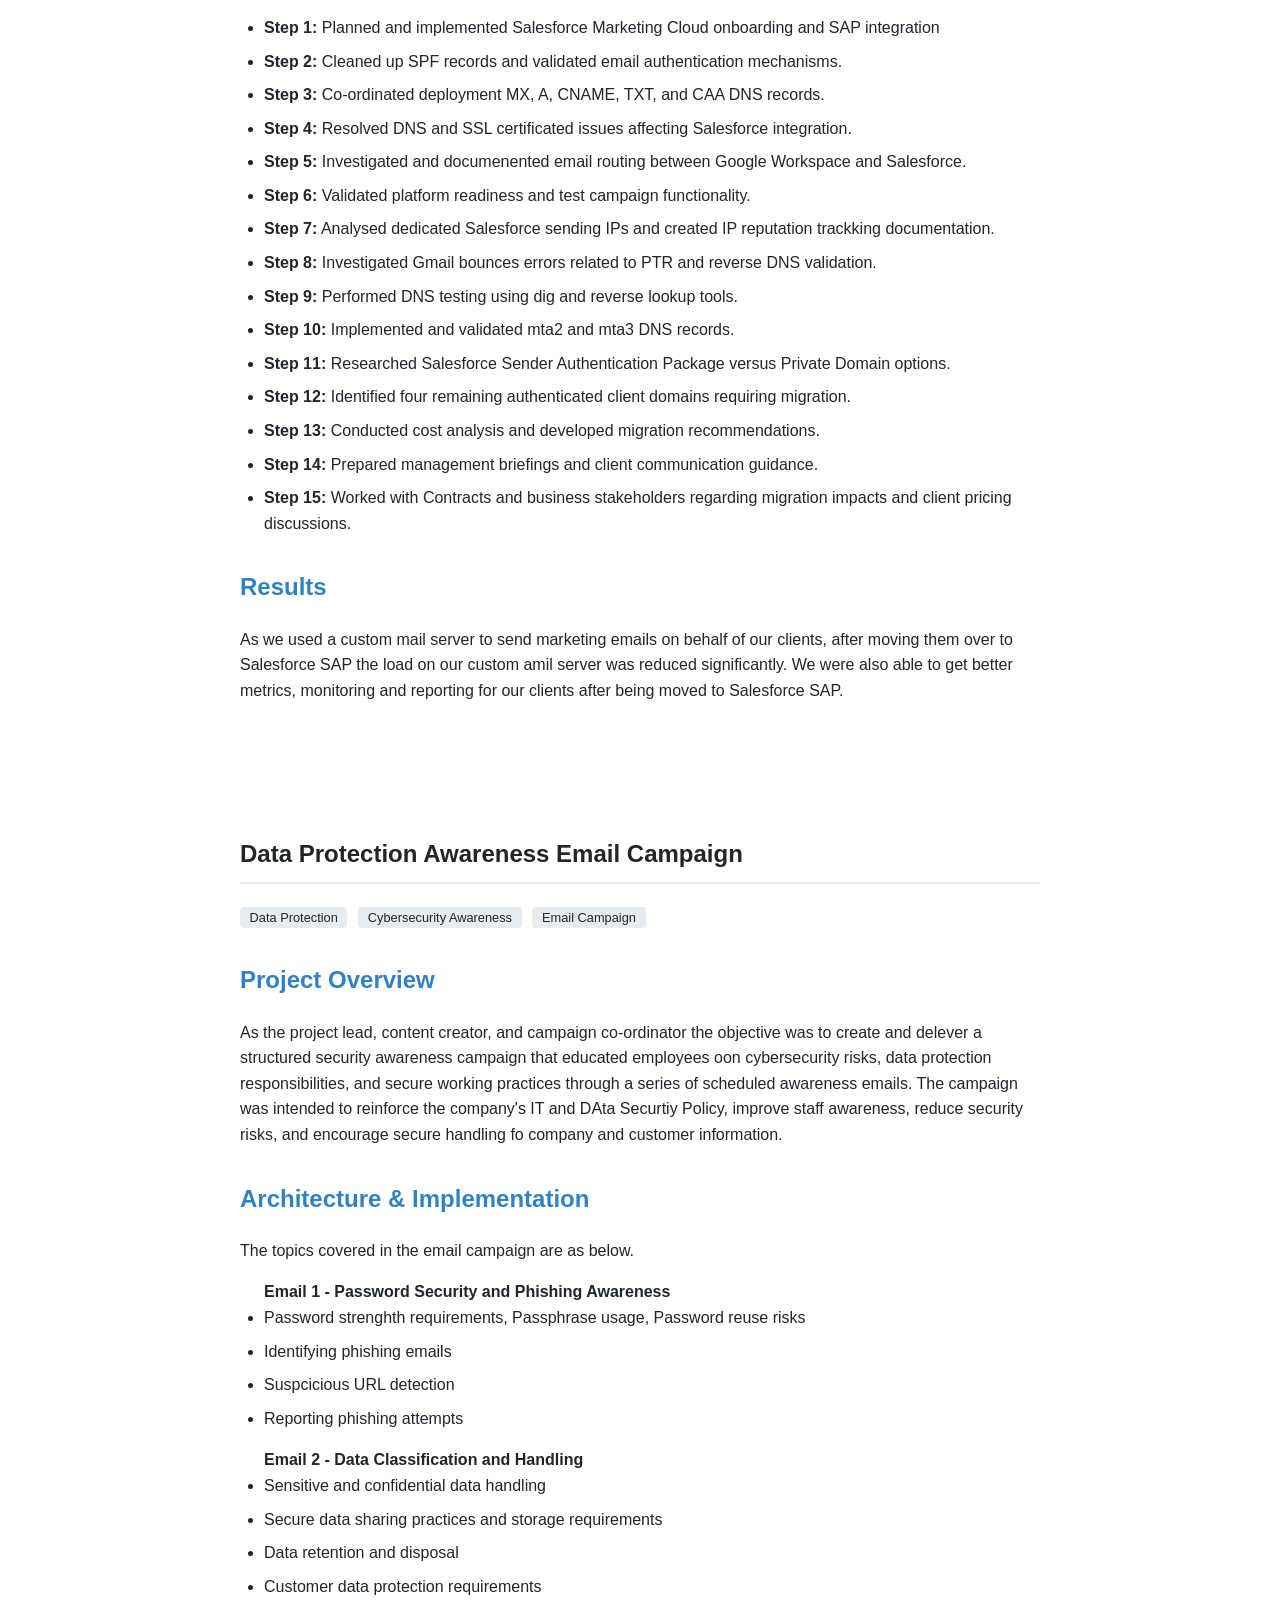
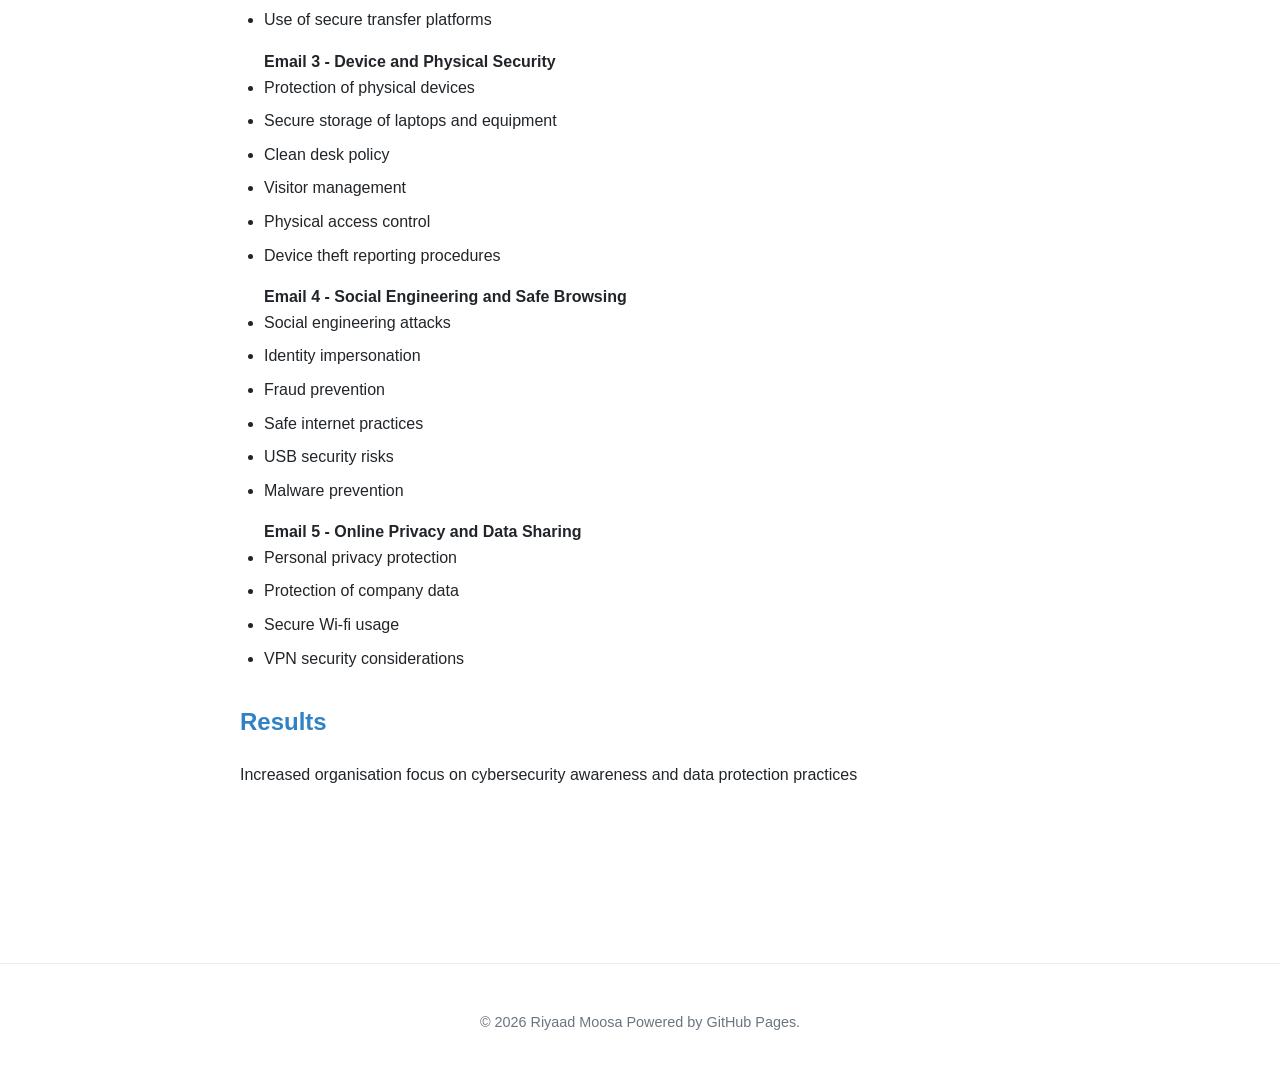
==== commit dffb1ceb: "Projects fixed tags" ====
--- a/projects.html
+++ b/projects.html
@@ -127,9 +127,9 @@
         <article class="project-detail" id="dataprotection-emailcampaign">
             <h1>Data Protection Awareness Email Campaign</h1>
             <p>
-                <span class="tag">Linode</span>
-                <span class="tag">Salesforce</span>
-                <span class="tag">DNS</span>
+                <span class="tag">Data Protection</span>
+                <span class="tag">Cybersecurity Awareness</span>
+                <span class="tag">Email Campaign</span>
             </p>
             
             <h2>Project Overview</h2>
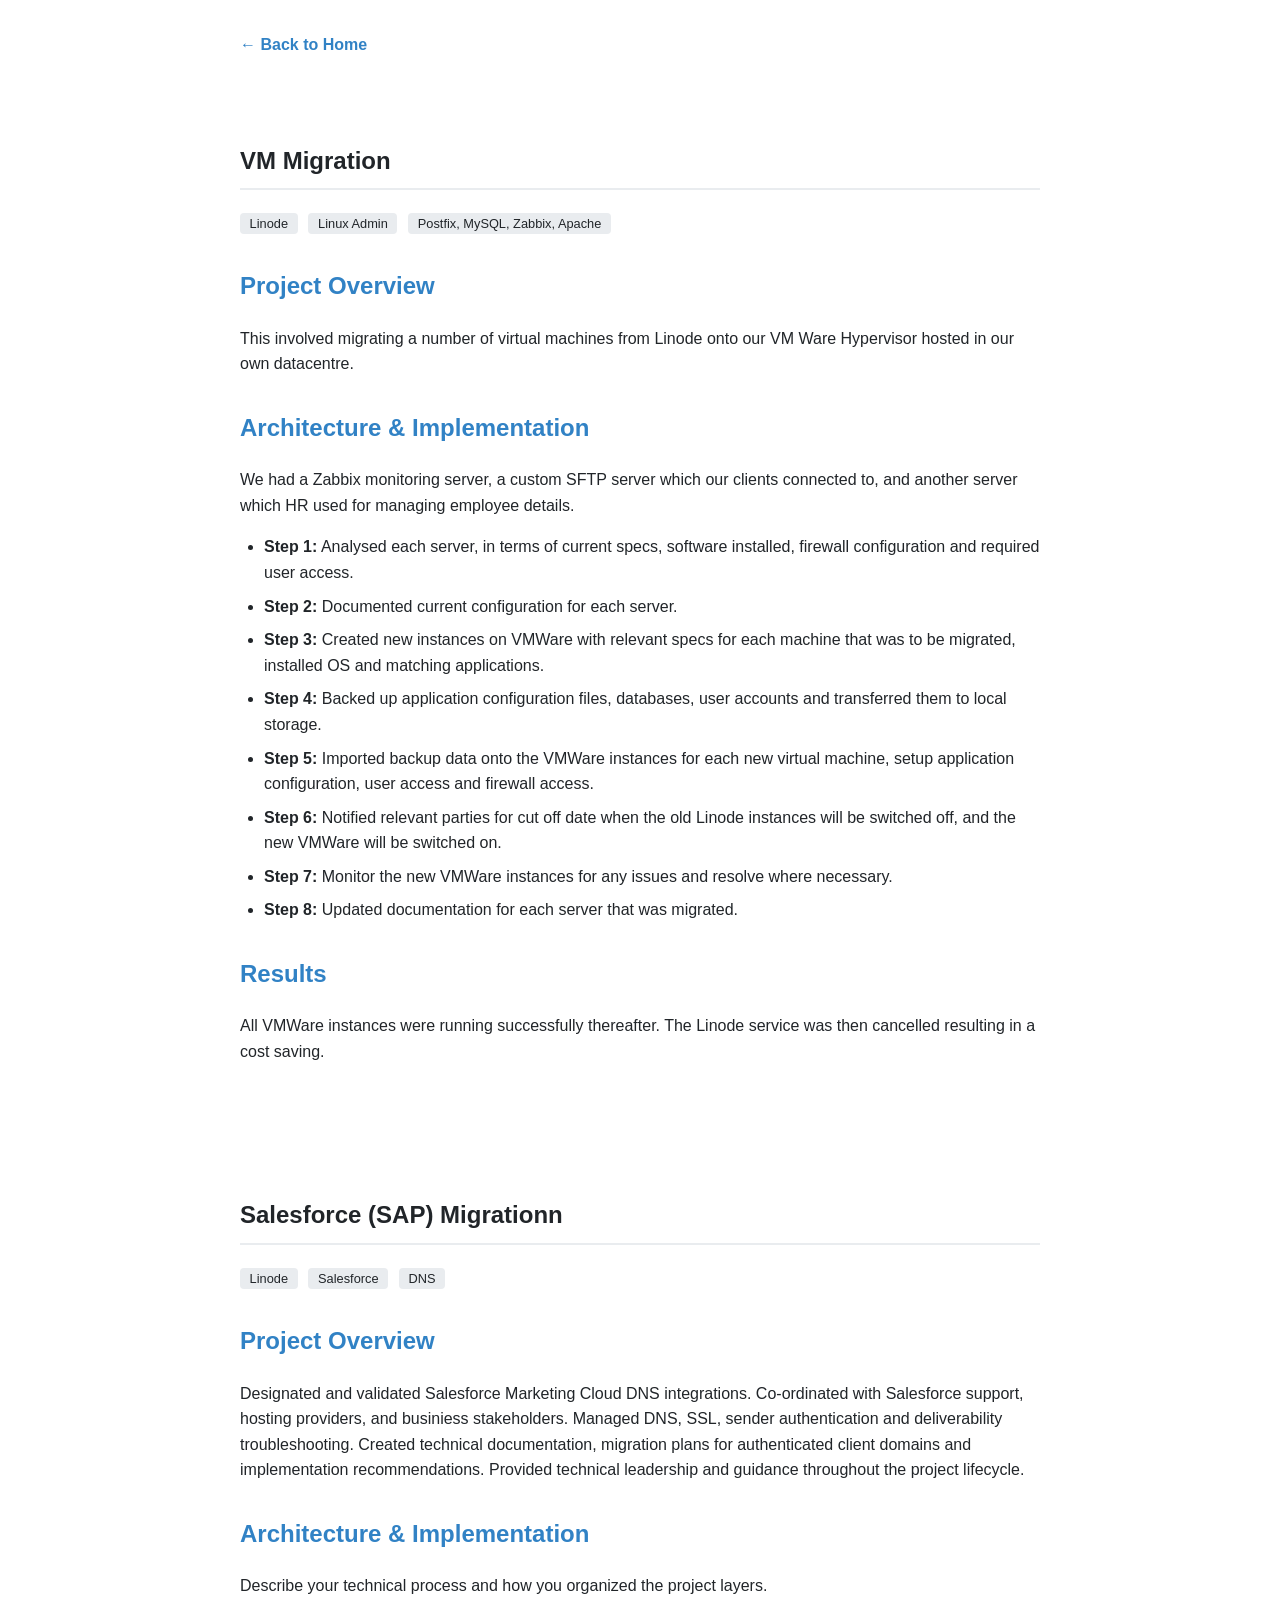
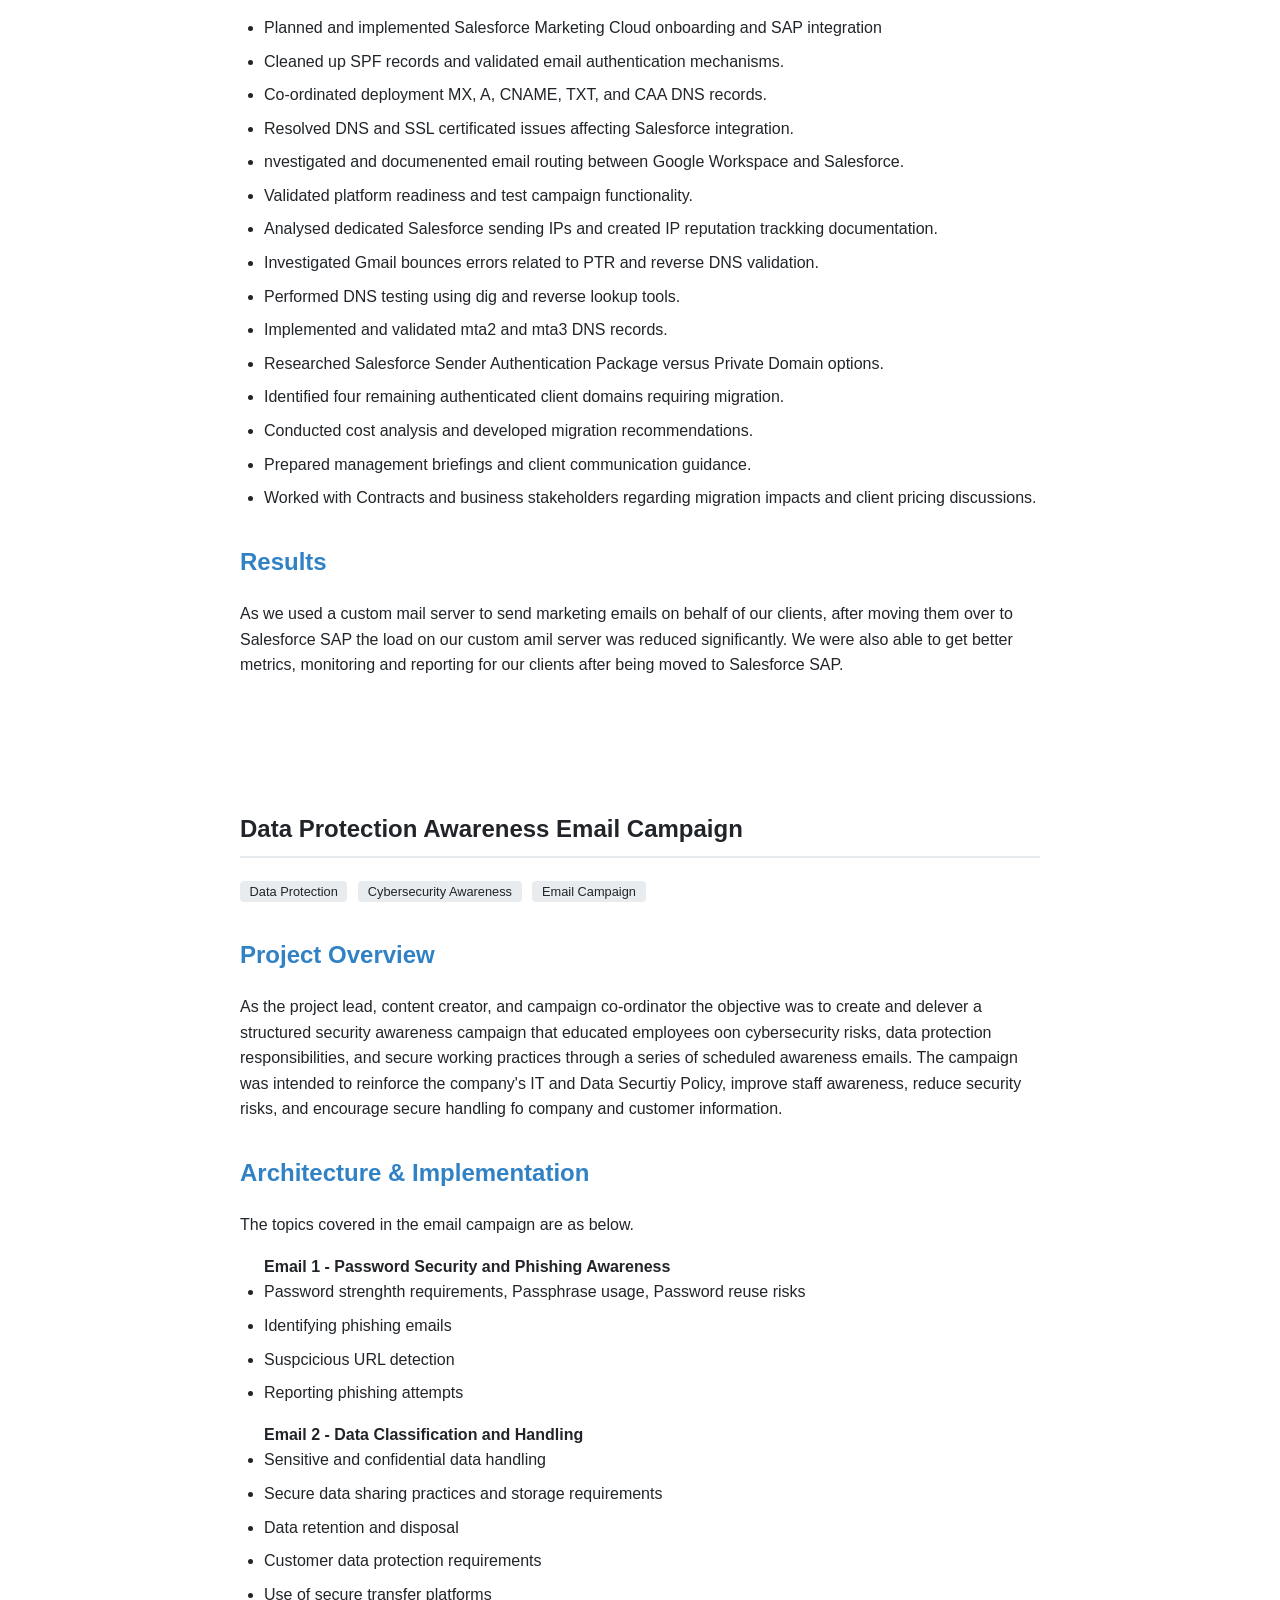
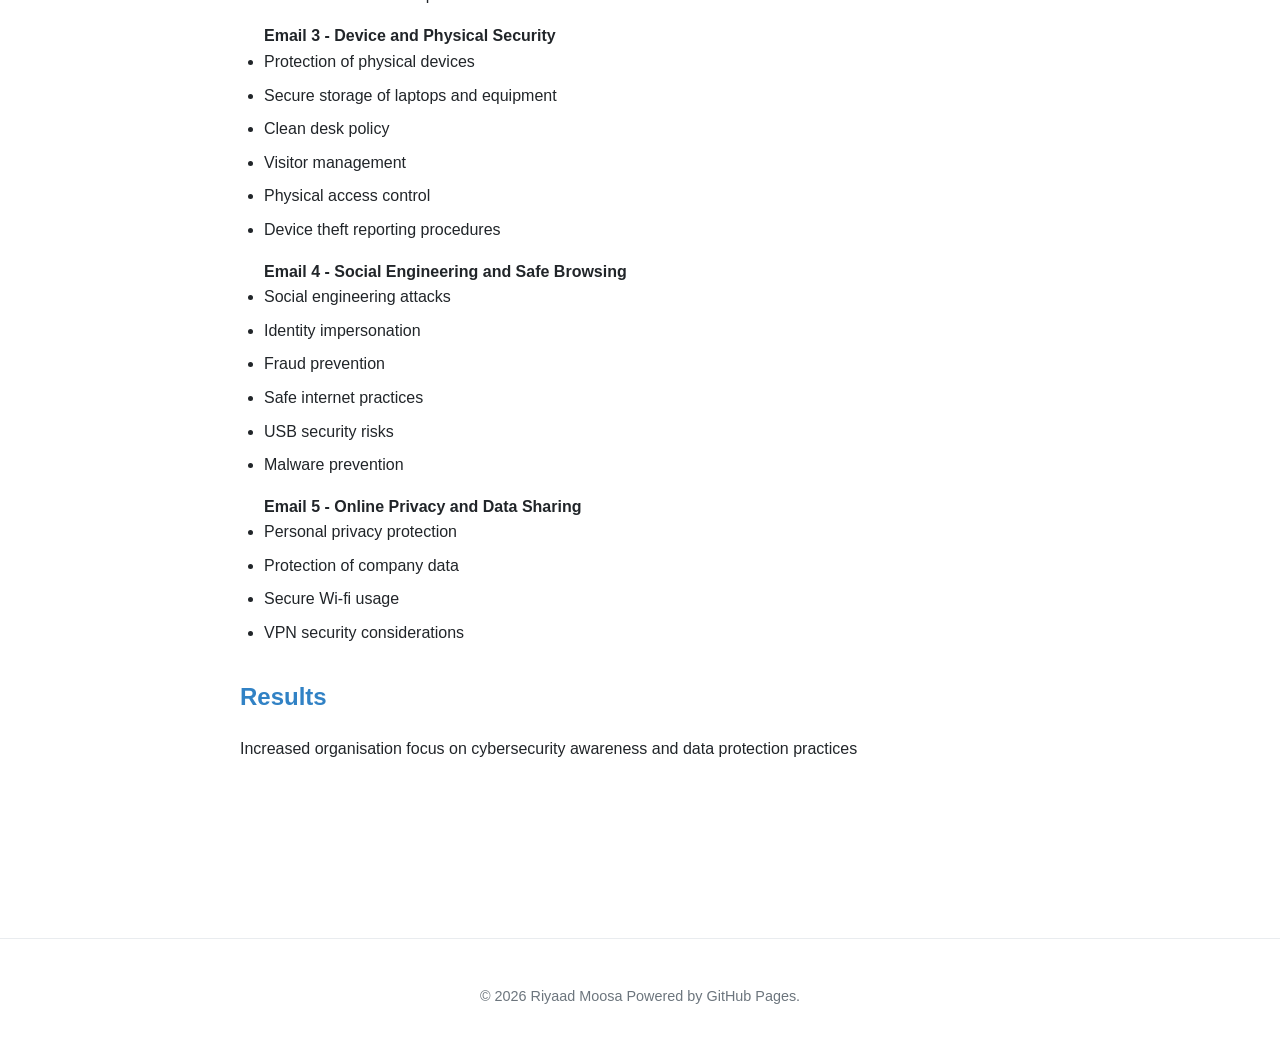
==== commit c8c866d8: "Update projects.html" ====
--- a/projects.html
+++ b/projects.html
@@ -101,21 +101,21 @@
             <h2>Architecture & Implementation</h2>
             <p>Describe your technical process and how you organized the project layers.</p>
             <ul>
-                <li><strong>Step 1:</strong> Planned and implemented Salesforce Marketing Cloud onboarding and SAP integration</li>
-                <li><strong>Step 2:</strong> Cleaned up SPF records and validated email authentication mechanisms.</li>
-                <li><strong>Step 3:</strong> Co-ordinated deployment MX, A, CNAME, TXT, and CAA DNS records.</li>
-                <li><strong>Step 4:</strong> Resolved DNS and SSL certificated issues affecting Salesforce integration.</li>
-                <li><strong>Step 5:</strong> Investigated and documenented email routing between Google Workspace and Salesforce.</li>
-                <li><strong>Step 6:</strong> Validated platform readiness and test campaign functionality.</li>
-                <li><strong>Step 7:</strong> Analysed dedicated Salesforce sending IPs and created IP reputation trackking documentation.</li>
-                <li><strong>Step 8:</strong> Investigated Gmail bounces errors related to PTR and reverse DNS validation.</li>
-                <li><strong>Step 9:</strong> Performed DNS testing using dig and reverse lookup tools.</li>
-                <li><strong>Step 10:</strong> Implemented and validated mta2 and mta3 DNS records.</li>
-                <li><strong>Step 11:</strong> Researched Salesforce Sender Authentication Package versus Private Domain options.</li>
-                <li><strong>Step 12:</strong> Identified four remaining authenticated client domains requiring migration.</li>
-                <li><strong>Step 13:</strong> Conducted cost analysis and developed migration recommendations.</li>
-                <li><strong>Step 14:</strong> Prepared management briefings and client communication guidance.</li>
-                <li><strong>Step 15:</strong> Worked with Contracts and business stakeholders regarding migration impacts and client pricing discussions.</li>
+                <li>Planned and implemented Salesforce Marketing Cloud onboarding and SAP integration</li>
+                <li>Cleaned up SPF records and validated email authentication mechanisms.</li>
+                <li>Co-ordinated deployment MX, A, CNAME, TXT, and CAA DNS records.</li>
+                <li>Resolved DNS and SSL certificated issues affecting Salesforce integration.</li>
+                <li>nvestigated and documenented email routing between Google Workspace and Salesforce.</li>
+                <li>Validated platform readiness and test campaign functionality.</li>
+                <li>Analysed dedicated Salesforce sending IPs and created IP reputation trackking documentation.</li>
+                <li>Investigated Gmail bounces errors related to PTR and reverse DNS validation.</li>
+                <li>Performed DNS testing using dig and reverse lookup tools.</li>
+                <li>Implemented and validated mta2 and mta3 DNS records.</li>
+                <li>Researched Salesforce Sender Authentication Package versus Private Domain options.</li>
+                <li>Identified four remaining authenticated client domains requiring migration.</li>
+                <li>Conducted cost analysis and developed migration recommendations.</li>
+                <li>Prepared management briefings and client communication guidance.</li>
+                <li>Worked with Contracts and business stakeholders regarding migration impacts and client pricing discussions.</li>
             </ul>
 
             <h2>Results</h2>
@@ -136,7 +136,7 @@
             <p>As the project lead, content creator, and campaign co-ordinator the objective was to create and delever a structured security awareness
                 campaign that educated employees oon cybersecurity risks, data protection responsibilities, and secure working practices through a series of scheduled
                 awareness emails.
-            The campaign was intended to reinforce the     company's IT and DAta Securtiy Policy, improve staff awareness, reduce security risks, and encourage secure handling fo company and customer information.
+            The campaign was intended to reinforce the company's IT and Data Securtiy Policy, improve staff awareness, reduce security risks, and encourage secure handling fo company and customer information.
             </p>
             
             <h2>Architecture & Implementation</h2>
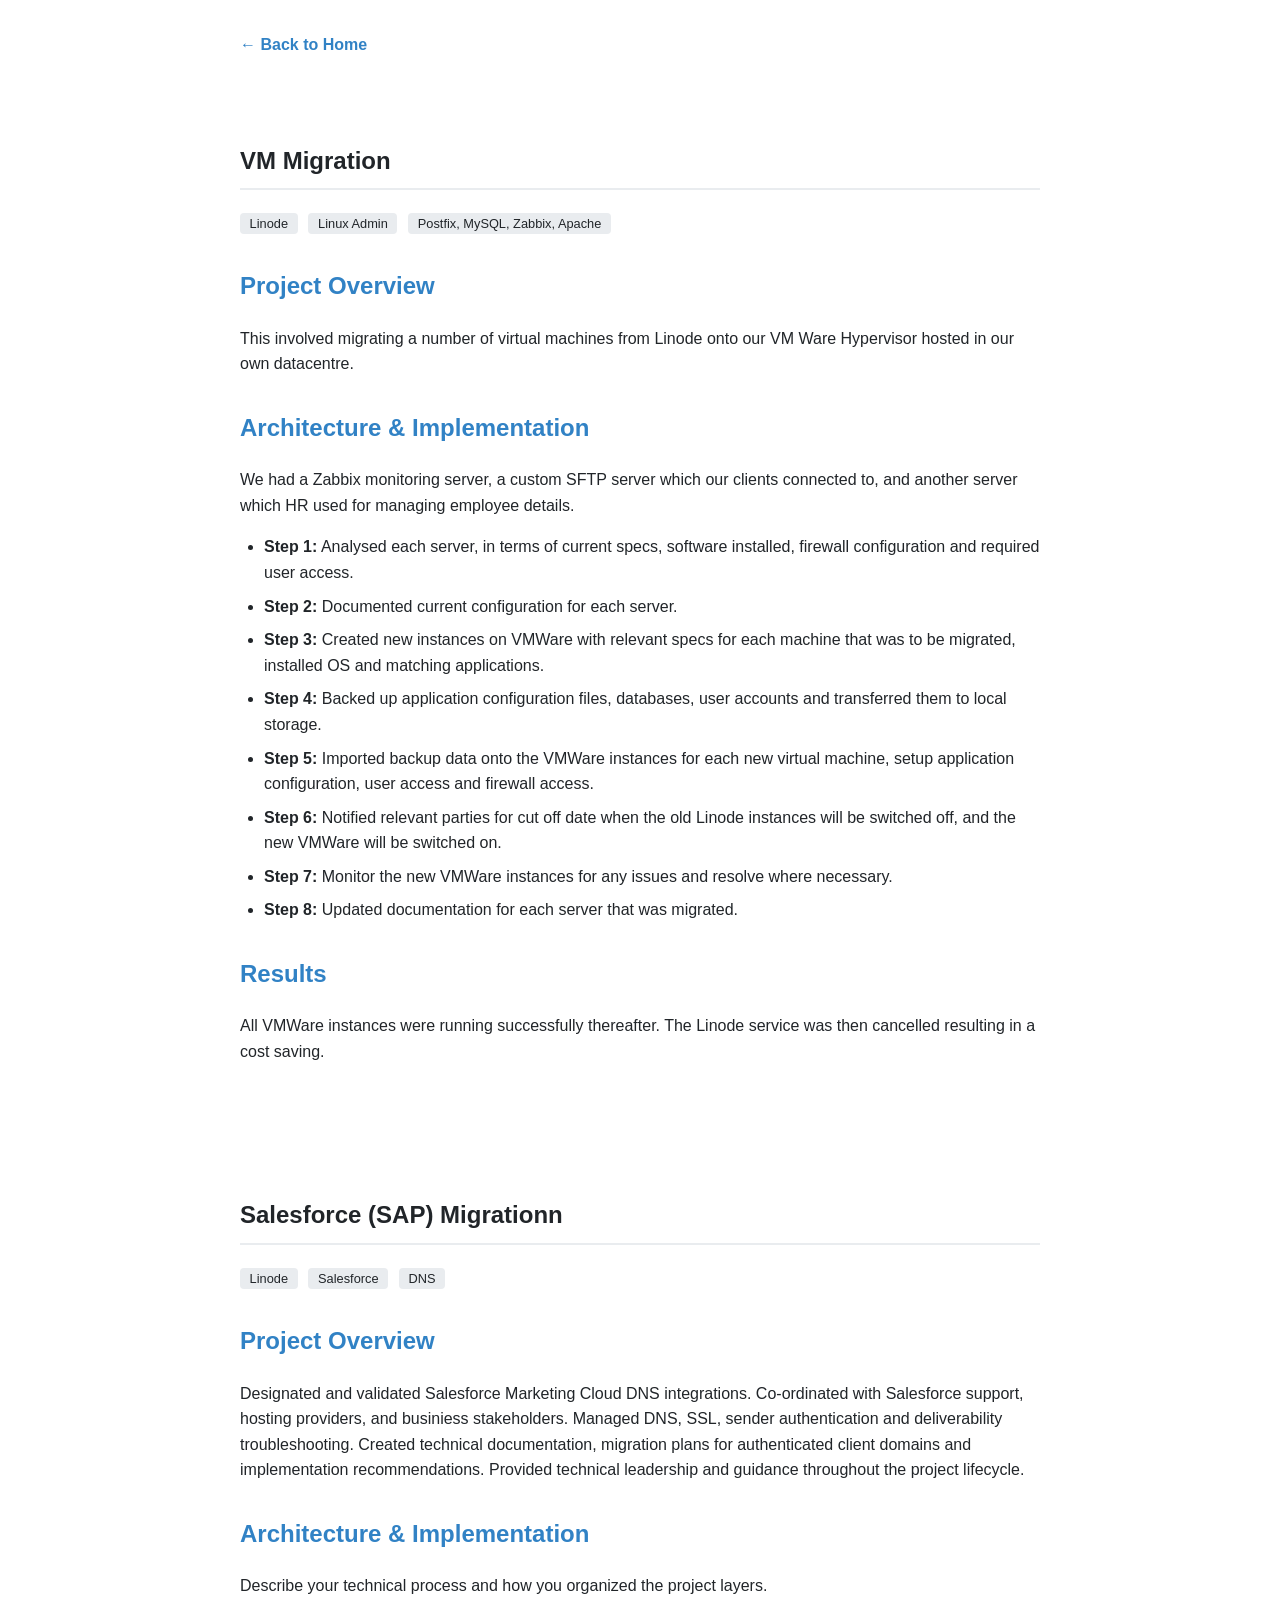
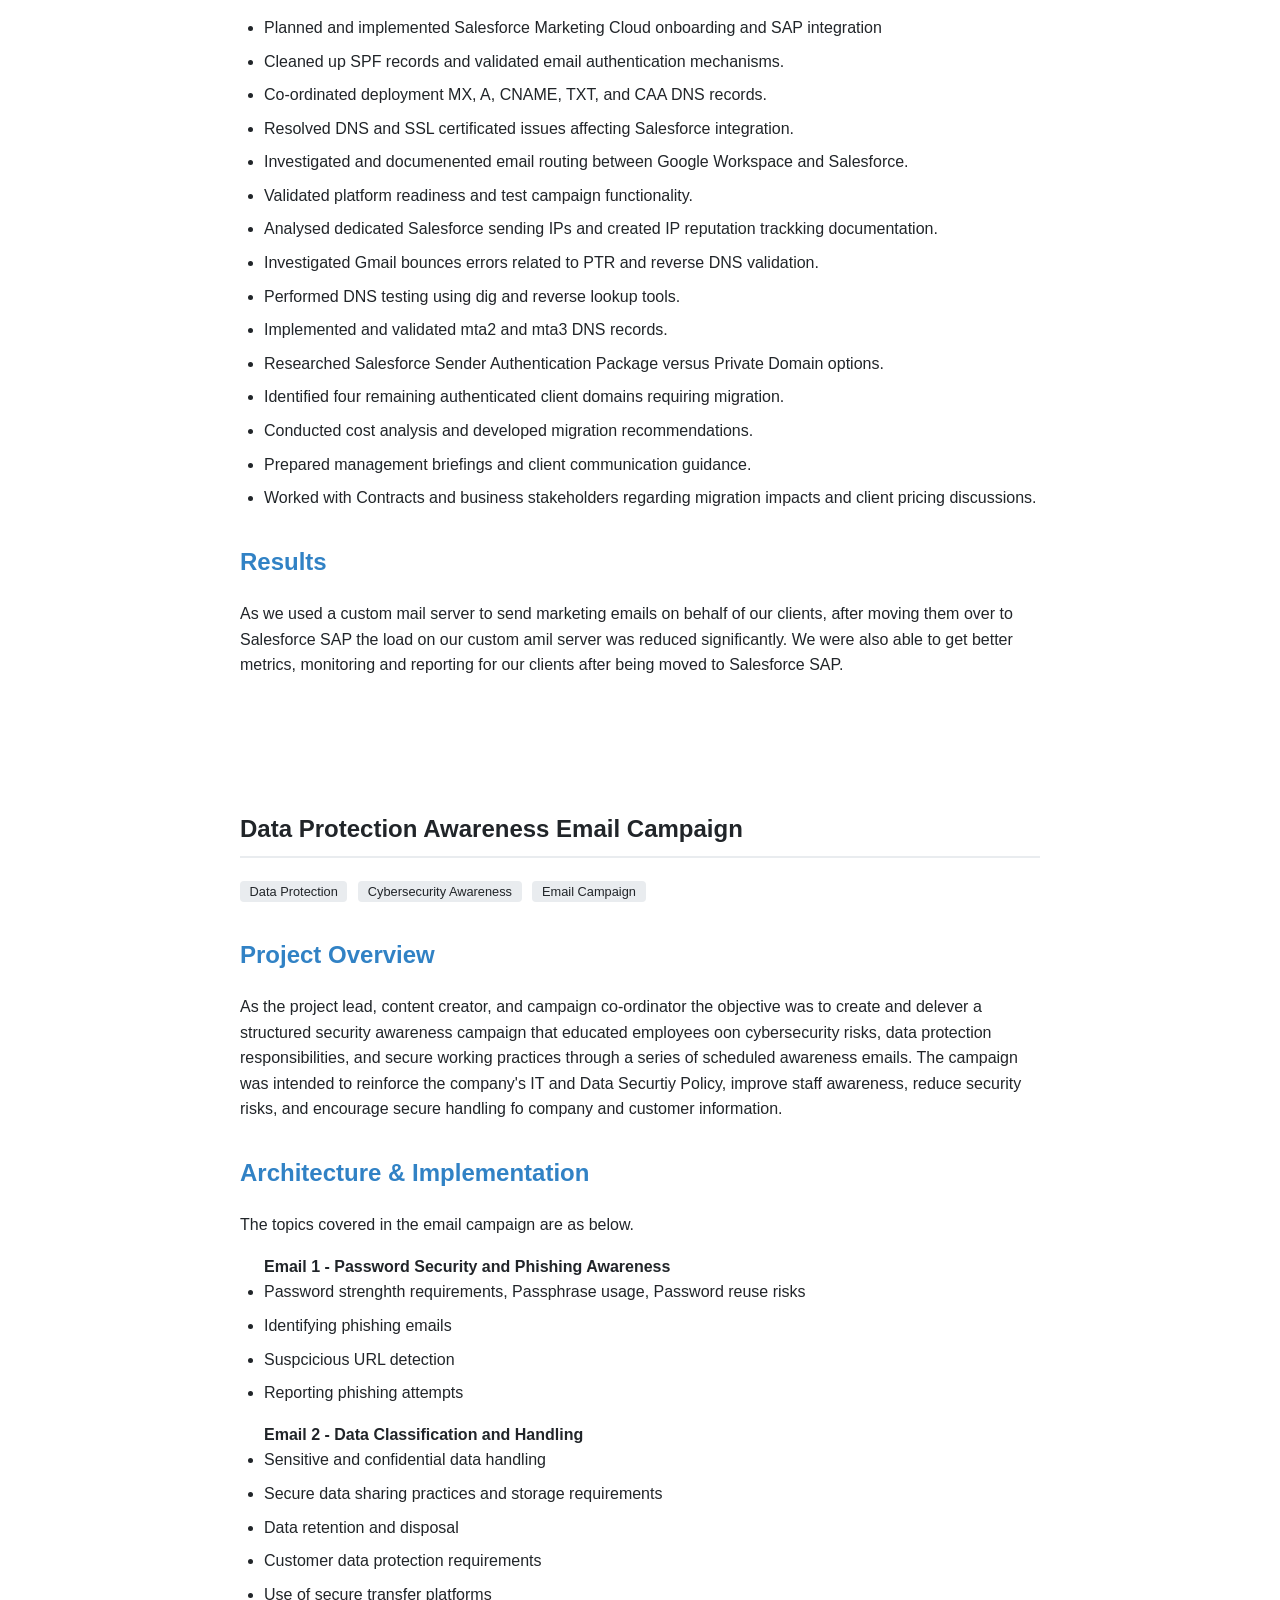
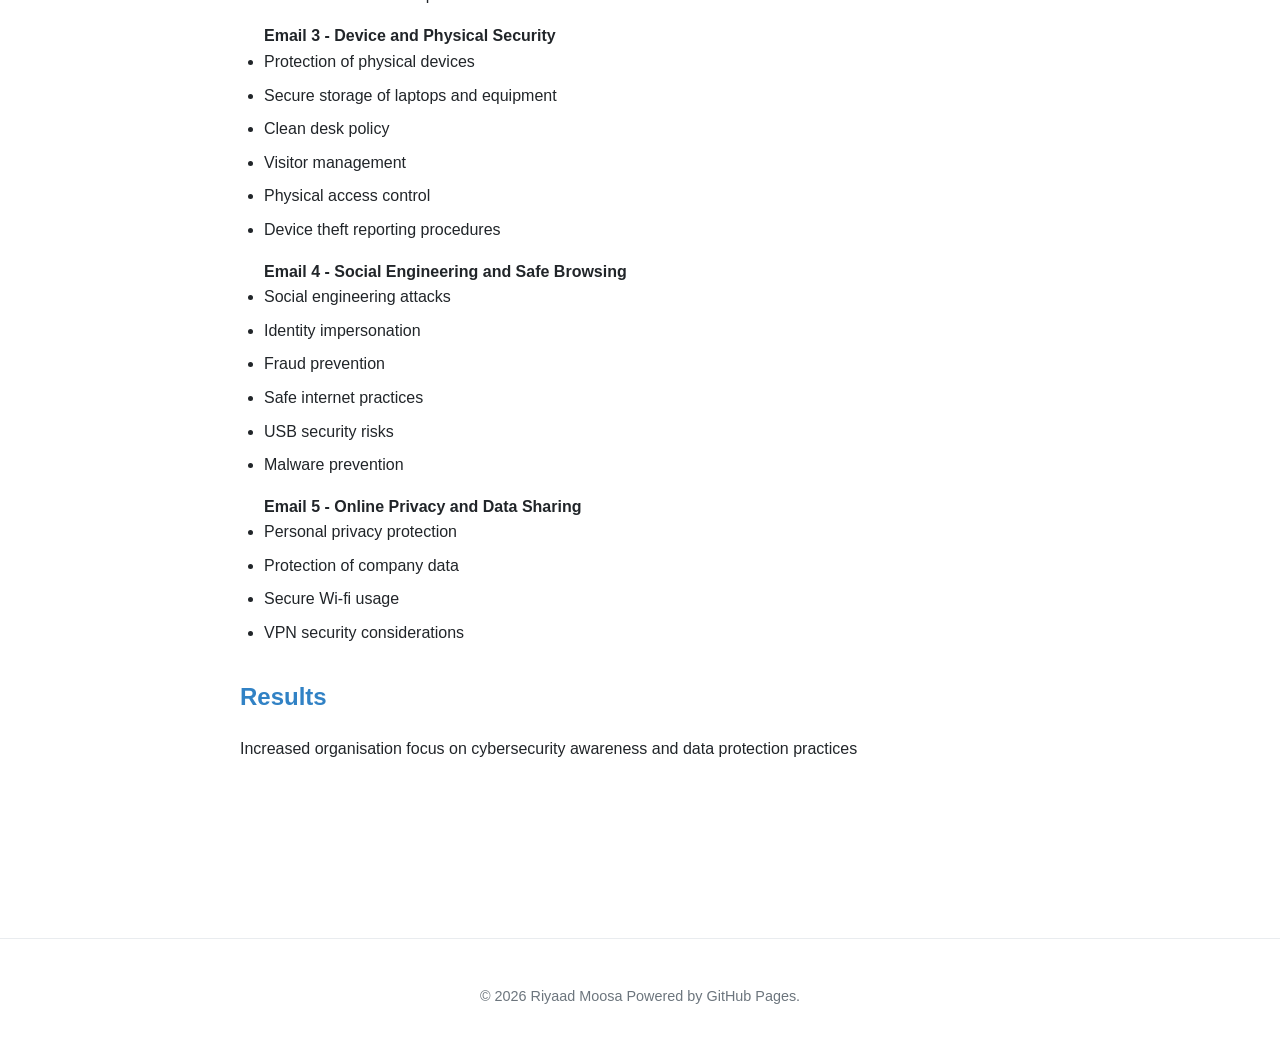
==== commit 3ccb491c: "Update projects.html" ====
--- a/projects.html
+++ b/projects.html
@@ -105,7 +105,7 @@
                 <li>Cleaned up SPF records and validated email authentication mechanisms.</li>
                 <li>Co-ordinated deployment MX, A, CNAME, TXT, and CAA DNS records.</li>
                 <li>Resolved DNS and SSL certificated issues affecting Salesforce integration.</li>
-                <li>nvestigated and documenented email routing between Google Workspace and Salesforce.</li>
+                <li>Investigated and documenented email routing between Google Workspace and Salesforce.</li>
                 <li>Validated platform readiness and test campaign functionality.</li>
                 <li>Analysed dedicated Salesforce sending IPs and created IP reputation trackking documentation.</li>
                 <li>Investigated Gmail bounces errors related to PTR and reverse DNS validation.</li>
